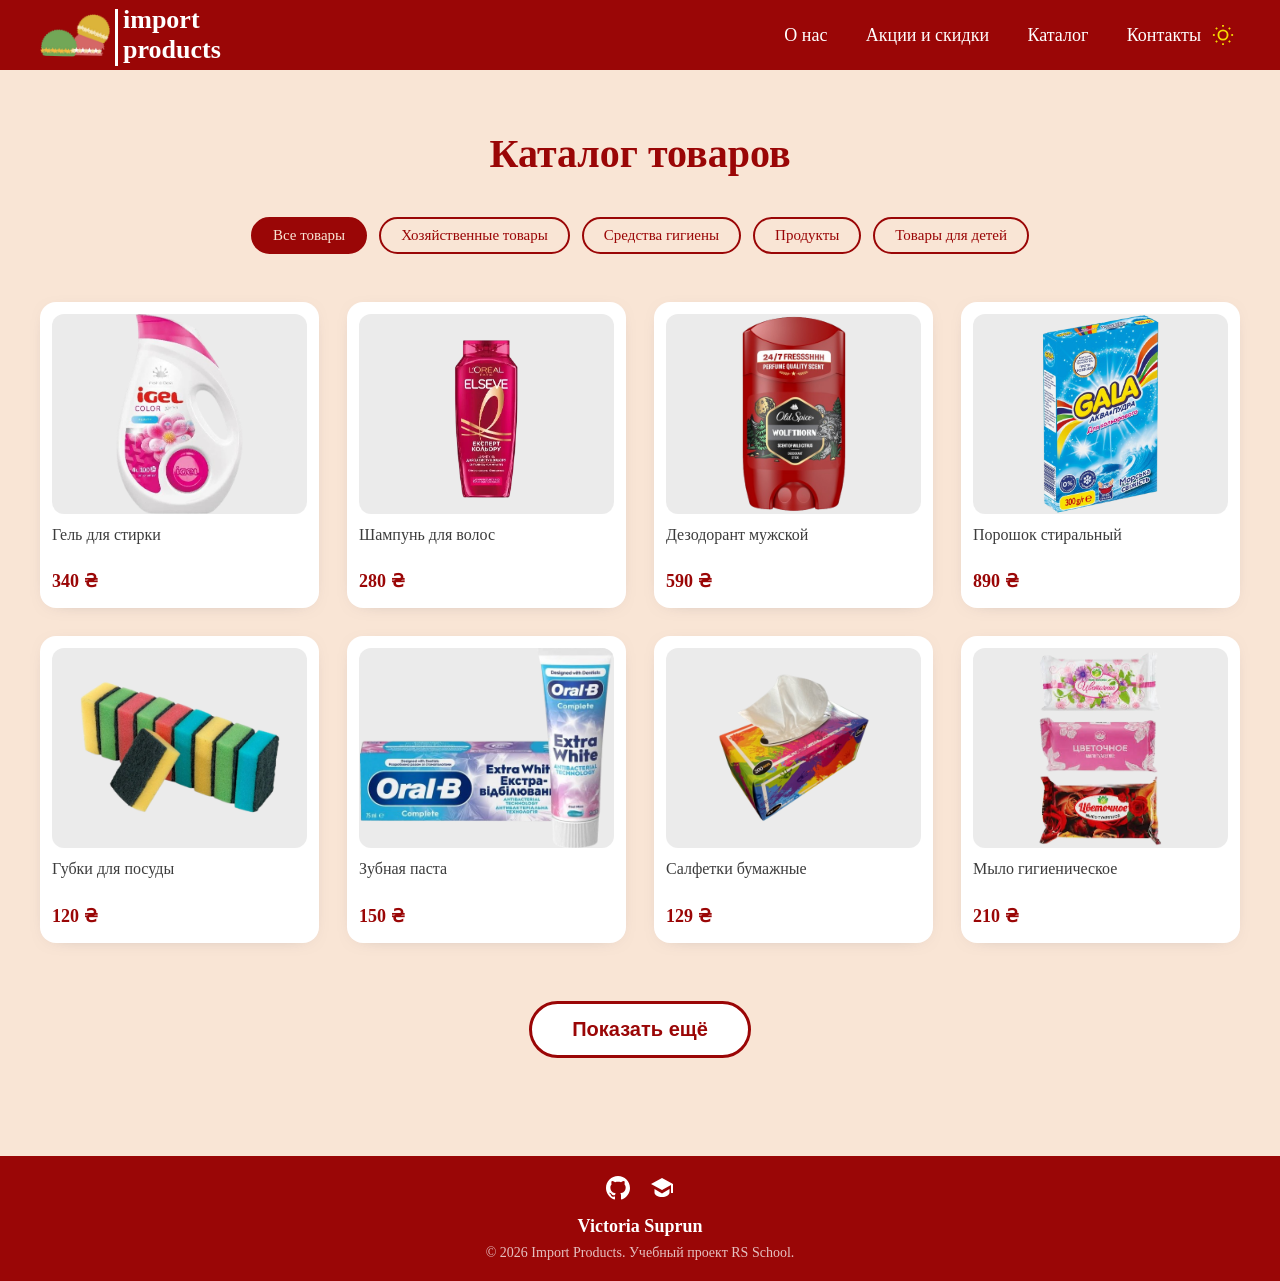
==== catalog/catalog.html @ 108a261a "fix: correct aria attributes for accessibility" ====
<!DOCTYPE html>
<html lang="ru">

<head>
    <meta charset="UTF-8">
    <meta name="viewport" content="width=device-width, initial-scale=1.0">
    <script>
        (function () {
            const savedTheme = localStorage.getItem('theme');
            if (savedTheme) {
                document.documentElement.setAttribute('data-theme', savedTheme);
            }
        })();
    </script>
    <link rel="icon" href="../img/logo.png" type="image/png">
    <link rel="stylesheet" href="catalog.css">
    <link rel="stylesheet" href="../style.css">
    <title>Каталог — Import Products</title>
</head>

<body>
    <header class="header">
        <a href="../index.html" class="logo">
            <img src="../img/logo.png" alt="Логотип Import Products" width="70">
            <div class="logo__line"></div>
            <h2>import <br> products</h2>
        </a>

        <div class="nav__container">
            <button class="burger" aria-label="Открыть меню" aria-expanded="false" aria-controls="nav">
                <span class="burger__line"></span>
                <span class="burger__line"></span>
                <span class="burger__line"></span>
            </button>

            <nav class="nav" id="nav">
                <ul>
                    <li><a href="../index.html#about">О нас</a></li>
                    <li><a href="../index.html#promo">Акции и скидки</a></li>
                    <li><a href="../index.html#friends">Каталог</a></li>
                    <li><a href="#contacts">Контакты</a></li>
                </ul>
            </nav>
            <button class="theme-toggle" id="theme-toggle" aria-label="Переключить тему">
                <svg class="theme-toggle__icon theme-toggle__icon--sun" width="22" height="22" viewBox="0 0 24 24"
                    fill="none" stroke="currentColor" stroke-width="2">
                    <circle cx="12" cy="12" r="5" />
                    <line x1="12" y1="1" x2="12" y2="3" />
                    <line x1="12" y1="21" x2="12" y2="23" />
                    <line x1="4.22" y1="4.22" x2="5.64" y2="5.64" />
                    <line x1="18.36" y1="18.36" x2="19.78" y2="19.78" />
                    <line x1="1" y1="12" x2="3" y2="12" />
                    <line x1="21" y1="12" x2="23" y2="12" />
                    <line x1="4.22" y1="19.78" x2="5.64" y2="18.36" />
                    <line x1="18.36" y1="5.64" x2="19.78" y2="4.22" />
                </svg>
                <svg class="theme-toggle__icon theme-toggle__icon--moon" width="22" height="22" viewBox="0 0 24 24"
                    fill="none" stroke="currentColor" stroke-width="2">
                    <path d="M21 12.79A9 9 0 1 1 11.21 3 7 7 0 0 0 21 12.79z" />
                </svg>
            </button>
        </div>
    </header>

    <main>
        <section class="shop">
            <h1 class="shop__title">Каталог товаров</h1>

            <div class="shop__filters" role="group" aria-label="Категории товаров">
                <button class="filter filter--active" aria-pressed="true" data-category="all">Все товары</button>
                <button class="filter" aria-pressed="false" data-category="household">Хозяйственные товары</button>
                <button class="filter" aria-pressed="false" data-category="hygiene">Средства гигиены</button>
                <button class="filter" aria-pressed="false" data-category="products">Продукты</button>
                <button class="filter" aria-pressed="false" data-category="kids">Товары для детей</button>
            </div>

            <h2 class="shop__grid-title visually-hidden">Товары</h2>

            <ul class="shop__grid">
                <li class="product" data-category="household">
                    <img class="product__img" src="../img/household_gel.png" alt="Гель для стирки" width="240"
                        height="200">
                    <h3 class="product__title">Гель для стирки</h3>
                    <p class="product__price">340 ₴</p>
                </li>
                <li class="product" data-category="hygiene">
                    <img class="product__img" src="../img/hygiene_shampoo.png" alt="Шампунь для волос" width="240" height="200">
                    <h3 class="product__title">Шампунь для волос</h3>
                    <p class="product__price">280 ₴</p>
                </li>
                <li class="product" data-category="products">
                    <img class="product__img" src="../img/deodorant.png" alt="Дезодорант мужской" width="240" height="200">
                    <h3 class="product__title">Дезодорант мужской</h3>
                    <p class="product__price">590 ₴</p>
                </li>
                <li class="product" data-category="kids">
                    <img class="product__img" src="../img/detergent.png" alt="Порошок стиральный" width="240" height="200">
                    <h3 class="product__title">Порошок стиральный</h3>
                    <p class="product__price">890 ₴</p>
                </li>
                <li class="product" data-category="household">
                    <img class="product__img" src="../img/household_sponges.png" alt="Губки для посуды" width="240"
                        height="200">
                    <h3 class="product__title">Губки для посуды</h3>
                    <p class="product__price">120 ₴</p>
                </li>
                <li class="product" data-category="hygiene">
                    <img class="product__img" src="../img/hygiene_toothpaste.png" alt="Зубная паста" width="240" height="200">
                    <h3 class="product__title">Зубная паста</h3>
                    <p class="product__price">150 ₴</p>
                </li>
                <li class="product" data-category="products">
                    <img class="product__img" src="../img/napkins.png" alt="Салфетки" width="240" height="200">
                    <h3 class="product__title">Салфетки бумажные</h3>
                    <p class="product__price">129 ₴</p>
                </li>
                <li class="product" data-category="kids">
                    <img class="product__img" src="../img/soap.png" alt="Мыло гигиеническое" width="240" height="200">
                    <h3 class="product__title">Мыло гигиеническое</h3>
                    <p class="product__price">210 ₴</p>
                </li>
            </ul>

            <button class="button shop__load-more button_border">Показать ещё</button>
        </section>
    </main>
    <footer class="footer" id="contacts">
        <div class="footer__social">
            <a href="https://github.com/VIKTORIYA-S" class="footer__icon-link" aria-label="GitHub" target="_blank"
                rel="noopener noreferrer">
                <svg width="24" height="24" viewBox="0 0 24 24" fill="currentColor">
                    <path
                        d="M12 0C5.37 0 0 5.37 0 12c0 5.31 3.435 9.795 8.205 11.385.6.105.825-.255.825-.57 0-.285-.015-1.23-.015-2.235-3.015.555-3.795-.735-4.035-1.41-.135-.345-.72-1.41-1.23-1.695-.42-.225-1.02-.78-.015-.795.945-.015 1.62.87 1.845 1.23 1.08 1.815 2.805 1.305 3.495.99.105-.78.42-1.305.765-1.605-2.67-.3-5.46-1.335-5.46-5.925 0-1.305.465-2.385 1.23-3.225-.12-.3-.54-1.53.12-3.18 0 0 1.005-.315 3.3 1.23.96-.27 1.98-.405 3-.405s2.04.135 3 .405c2.295-1.56 3.3-1.23 3.3-1.23.66 1.65.24 2.88.12 3.18.765.84 1.23 1.905 1.23 3.225 0 4.605-2.805 5.625-5.475 5.925.435.375.81 1.095.81 2.22 0 1.605-.015 2.895-.015 3.3 0 .315.225.69.825.57C20.565 21.795 24 17.295 24 12c0-6.63-5.37-12-12-12z" />
                </svg>
            </a>

            <a href="https://rs.school/" class="footer__icon-link" aria-label="RS School" target="_blank"
                rel="noopener noreferrer">
                <svg width="24" height="24" viewBox="0 0 24 24" fill="currentColor">
                    <path
                        d="M12 2L1 8l11 6 9-4.91V17h2V8L12 2zm0 15.5L4.5 13v3.5c0 2.5 3.36 4.5 7.5 4.5s7.5-2 7.5-4.5V13L12 17.5z" />
                </svg>
            </a>
        </div>

        <p class="footer__author">Victoria Suprun</p>

        <p class="footer__copy">© 2026 Import Products. Учебный проект RS School.</p>
    </footer>
    <script src="../main.js"></script>
</body>

</html>
---- catalog/catalog.css ----
/* SHOP / CATALOG PAGE */
:root {
    --color-bg: #ffffff;
    --color-bg-secondary: #dfdede9d;
    --color-text: #292929;
    --color-text-muted: #3c3c3c;
    --color-accent: #9a0606;
    --color-card-bg: #ffffff;
    --color-white: #ffffff;
    --color-hover: #df3434;

    --color-header-bg: #9a0606;
    --color-on-header: #ffffff;
    --color-on-header-hover: #ffe0e0;
}

[data-theme="dark"] {
    --color-bg: #1f1614;
    --color-bg-secondary: #2a201d;
    --color-text: #e8e8e8;
    --color-text-muted: #bbbbbb;
    --color-accent: #e05c5c;
    --color-card-bg: #2a201d;
    --color-white: #2a201d;

    --color-header-bg: #4a1414;
    --color-on-header: #f0d5d5;
    --color-on-header-hover: #ff8a8a;
}

body {
    background-color: var(--color-bg);
    color: var(--color-text);
    transition: background-color 0.3s ease, color 0.3s ease;
    margin: 0 auto;
    font-family: 'Georgia', 'Times New Roman', serif;
}

.shop {
    padding: clamp(100px, 12vw, 130px) clamp(16px, 4vw, 40px) clamp(48px, 8vw, 98px);
    text-align: center;
}

.shop__title {
    color: var(--color-accent);
    font-size: clamp(26px, 3.5vw, 40px);
    margin: 0 0 clamp(24px, 4vw, 40px);
}

.shop__filters {
    display: flex;
    flex-wrap: wrap;
    justify-content: center;
    gap: 12px;
    margin-bottom: clamp(32px, 5vw, 48px);
    position: relative;
}

.filter {
    background: none;
    border: 2px solid var(--color-accent);
    border-radius: 50px;
    color: var(--color-accent);
    font-family: inherit;
    font-size: clamp(13px, 1.4vw, 15px);
    padding: 8px 20px;
    cursor: pointer;
    transition: 0.3s;
    white-space: nowrap;
}

.filter:hover {
    background-color: rgba(154, 6, 6, 0.08);
    color: var(--color-hover);
}

.filter--active {
    background-color: var(--color-accent);
    color: var(--color-bg);
}

.shop__grid {
    display: grid;
    grid-template-columns: repeat(4, 1fr);
    gap: clamp(16px, 2.5vw, 28px);
    list-style: none;
    margin: 0 auto clamp(32px, 5vw, 48px);
    padding: 0;
    max-width: 1200px;
}

.product {
    display: flex;
    flex-direction: column;
    background-color: var(--color-card-bg);
    border-radius: 16px;
    padding: 12px 12px 16px;
    box-shadow: 0 3px 20px -14px rgba(66, 68, 90, 0.6);
    text-align: left;
    transition: box-shadow 0.3s;
}

.product:hover {
    cursor: pointer;
    box-shadow: 0 6px 26px -12px rgba(66, 68, 90, 0.5);
}

.product__img {
    width: 100%;
    aspect-ratio: 6 / 5;
    object-fit: contain;
    background-color: var(--color-bg-secondary);
    border-radius: 12px;
    margin-bottom: 12px;
}

.product__title {
    font-size: clamp(14px, 1.5vw, 16px);
    font-weight: 400;
    color: var(--color-text-muted);
    margin: 0 0 6px;
    min-height: 2.4em;
}

.product__price {
    font-size: clamp(15px, 1.6vw, 18px);
    font-weight: 700;
    color: var(--color-accent);
    margin: auto 0 0;
}

button.shop__load-more {
    padding: 14px 40px;
}

.visually-hidden {
    position: absolute;
    width: 1px;
    height: 1px;
    padding: 0;
    margin: -1px;
    overflow: hidden;
    clip: rect(0, 0, 0, 0);
    white-space: nowrap;
    border: 0;
}

@media (max-width: 900px) {
    .shop__grid {
        grid-template-columns: repeat(2, 1fr);
    }
}

@media (max-width: 480px) {
    .shop__grid {
        grid-template-columns: 1fr;
    }

    .shop__filters {
        flex-wrap: nowrap;
        overflow-x: auto;
        justify-content: flex-start;
        -webkit-overflow-scrolling: touch;
        padding-bottom: 8px;
        padding-right: 32px;
        mask-image: linear-gradient(to right, black 90%, transparent 100%);
        -webkit-mask-image: linear-gradient(to right, black 90%, transparent 100%);
    }
}
---- style.css ----
:root {
    
    --color-bg: #f9e5d5;
    --color-bg-secondary: #dfdede9d;
    --color-text: #292929;
    --color-text-muted: #3c3c3c;
    --color-accent: #9a0606;
    --color-card-bg: #ffffff;
    --color-white: #ffffff;
    --color-hover: #df3434;

    --color-header-bg: #9a0606;
    --color-on-header: #ffffff;
    --color-on-header-hover: #f4b906;
}

[data-theme="dark"] {
    --color-bg: #1a1a1a;
    --color-bg-secondary: #242424;
    --color-text: #e8e8e8;
    --color-text-muted: #bbbbbb;
    --color-accent: #e05c5c;
    --color-header-bg: rgba(15, 5, 3, 0.98);
    --color-card-bg: #2a2a2a;
    --color-white: #2a2a2a;
    --color-on-dark: #ffffff;
}

body {
    background-color: var(--color-bg);
    color: var(--color-text);
    transition: background-color 0.3s ease, color 0.3s ease;
}

html,
body {
    overflow-x: hidden;
}

* {
    box-sizing: border-box;
}

body {
    margin: 0 auto;
    font-family: 'Georgia', 'Times New Roman', serif;
}

html {
    scroll-behavior: smooth;
}

a {
    text-decoration: none;
}

/* HEADER */
.header {
    top: 0;
    left: 0;
    width: 100%;
    display: flex;
    justify-content: space-between;
    align-items: center;
    background-color:var(--color-header-bg);
    padding: 0 clamp(16px, 4vw, 40px);
    position: fixed;
    z-index: 10;
}

.logo {
    display: flex;
    flex-direction: row;
    flex-wrap: nowrap;
    flex-shrink: 0;
    gap: 5px;
    align-items: center;
    text-decoration: none;
    color: inherit;
}

.logo__line {
    width: 3px;
    height: 57px;
    margin: 0;
    margin-top: 4px;
    background-color: var(--color-on-header);
    flex-shrink: 0;
}

.logo h2 {
    font-size: 26px;
    color: var(--color-on-header);
    margin: 0;
}

.nav__container {
    display: flex;
    align-items: center;
}

.nav {
    margin-right: 5px;
}

.nav ul {
    list-style-type: none;
    display: flex;
    align-items: center;
    gap: clamp(16px, 3vw, 50px);
    margin: 0;
    padding: 0;
}

li a {
    font-size: 18px;
    color: var(--color-on-header);
    white-space: nowrap;
}

li a:hover {
    color: var(--color-on-header-hover);
    transition: 1s;
}

.theme-toggle {
    background: none;
    border: none;
    color: #f5d903;
    cursor: pointer;
    padding: 6px;
    display: flex;
    align-items: center;
    justify-content: center;
}

.theme-toggle__icon--moon {
    display: none;
}

[data-theme="dark"] .theme-toggle__icon--sun {
    display: none;
}

[data-theme="dark"] .theme-toggle__icon--moon {
    display: block;
}

/* BUTTON */
.button {
    display: inline-block;
    border-radius: 50px;
    margin-top: 10px;
    background-color: var(--color-white);
    color: var(--color-accent);
    font-size: 20px;
    padding: 5px;
    text-align: center;
    font-weight: 800;
    outline: none;
}

.hero__button {
    width: 260px;
    height: 50px;
    line-height: 40px;
}

.button_border {
    border: 3px solid var(--color-accent);
}

.button:hover {
    color: #ffffffcb;
    background-color: var(--color-accent);
    border: 3px solid var(--color-bg);
    transition: 1s;
    cursor: pointer;
}

/* BURGER */
.burger {
    display: none;
    flex-direction: column;
    justify-content: space-between;
    width: 28px;
    height: 20px;
    background: none;
    border: none;
    padding: 0;
    cursor: pointer;
    z-index: 20;
    margin-right: 10px;
}

.burger__line {
    display: block;
    width: 100%;
    height: 2px;
    background-color: var(--color-on-header);
    border-radius: 2px;
    transition: transform 0.3s ease, opacity 0.3s ease;
}

.burger[aria-expanded="true"] .burger__line:nth-child(1) {
    transform: translateY(9px) rotate(45deg);
}

.burger[aria-expanded="true"] .burger__line:nth-child(2) {
    opacity: 0;
}

.burger[aria-expanded="true"] .burger__line:nth-child(3) {
    transform: translateY(-9px) rotate(-45deg);
}

@media (max-width: 700px) {
    .burger {
        display: flex;
    }

    .nav {
        position: fixed;
        inset: 0 0 0 auto;
        width: min(75%, 320px);
        height: 100vh;
        background-color: rgba(30, 8, 4, 0.97);
        transform: translateX(100%);
        transition: transform 0.3s ease;
        z-index: 15;
    }

    .nav.nav--open {
        transform: translateX(0);
    }

    .nav ul {
        flex-direction: column;
        align-items: center;
        gap: 28px;
        padding: 100px 32px 0;
        margin: 0;
    }

    li a {
        font-size: 20px;
    }
}

/* HERO */
.hero {
    position: relative;
    width: 100%;
    height: 90vh;
    aspect-ratio: 16 / 6;
    min-height: 320px;
    overflow: hidden;
    padding: 0 clamp(16px, 4vw, 60px);
    margin-top: 70px;
}

.hero__media {
    position: absolute;
    inset: 0;
    background-image: url('img/background.jpg');
    background-repeat: repeat-x;
    background-position: center;
    filter: blur(7px);
    transform: scale(1.1);
}

.hero__media::after {
    content: '';
    position: absolute;
    inset: 0;
    background: rgba(52, 44, 43, 0.55);
}

.hero__overlay {
    position: relative;
    z-index: 1;
    height: 100%;
    display: flex;
    align-items: center;
    justify-content: space-between;
    gap: clamp(16px, 4vw, 64px);
    padding: clamp(16px, 4vw, 64px);
}

.hero__card {
    max-width: 540px;
    background-color: rgba(30, 8, 4, 0.78);
    border-radius: clamp(20px, 4vw, 60px);
    padding: clamp(16px, 3vw, 32px);
    text-align: center;
}

.hero__title {
    font-size: clamp(22px, 3vw, 36px);
    color: var(--color-on-header);
    margin: 0 0 12px;
}

.hero__text {
    font-size: clamp(14px, 1.5vw, 20px);
    color: #bbb;
    margin: 0 0 16px;
}

.hero__promo {
    display: none;
    max-width: 25%;
    height: auto;
    border-radius: 30px;
}

@media (min-width: 900px) {
    .hero__promo {
        display: block;
    }
}

@media (max-width: 600px) {
    .hero__overlay {
        justify-content: center;
    }

    .hero__card {
        max-width: 90%;
    }
}

/* ABOUT */
.about {
    min-height: 100vh;
}

.about {
    display: flex;
    flex-wrap: wrap;
    align-items: center;
    gap: clamp(24px, 5vw, 64px);
    padding: clamp(32px, 6vw, 96px) clamp(16px, 4vw, 40px);
    background-color: var(--color-bg);
    padding-bottom: 0;
}

.about__gallery {
    position: relative;
    flex: 1 1 320px;
    aspect-ratio: 4 / 3;
    max-width: 480px;
}

.about__img {
    position: absolute;
    width: 55%;
    height: 50%;
    border-radius: 12px;
    box-shadow: -7px -7px 26px -7px rgba(66, 68, 90, 0.4);
}

.about__img--1 {
    top: 0;
    left: 0;
    z-index: 1;
}

.about__img--2 {
    top: 28%;
    left: 20%;
    z-index: 2;
}

.about__img--3 {
    top: 56%;
    left: 40%;
    z-index: 3;
}

.about__content {
    flex: 1 1 320px;
    text-align: center;
}

.about__title {
    color: var(--color-accent);
    font-size: clamp(22px, 2.5vw, 32px);
    margin: 0 0 16px;
}

.about__text {
    font-size: clamp(14px, 1.3vw, 18px);
    color: var(--color-text-muted);
    margin: 0 0 24px;
}

@media (min-width: 736px) {
    .about__img {
        width: 75%;
        height: 70%;
    }
}

/* PROMO */
.promo {
    padding: clamp(32px, 6vw, 83px) clamp(16px, 4vw, 40px);
    text-align: center;
}

.promo__title {
    color: var(--color-accent);
    font-size: clamp(24px, 3vw, 36px);
    margin: 0 0 clamp(32px, 5vw, 59px);
}

.promo__grid {
    display: grid;
    grid-template-columns: repeat(4, 1fr);
    grid-template-rows: repeat(2, minmax(160px, auto));
    gap: clamp(12px, 2vw, 24px);
    list-style: none;
    margin: 0 auto;
    padding: 0;
    max-width: 1100px;
    text-align: left;

    grid-template-areas:
        "large  large  medium1 medium2"
        "large  large  small1  small2";
}

.promo__card--large {
    grid-area: large;
}

.promo__card--medium:nth-of-type(2) {
    grid-area: medium1;
}

.promo__card--medium:nth-of-type(3) {
    grid-area: medium2;
}

.promo__card--small:nth-of-type(4) {
    grid-area: small1;
}

.promo__card--small:nth-of-type(5) {
    grid-area: small2;
}

.promo__card {
    position: relative;
    display: flex;
    flex-direction: column;
    background-color: var(--color-card-bg);
    border-radius: 20px;
    box-shadow: 0 3px 26px -14px rgba(66, 68, 90, 0.6);
    overflow: hidden;
}

.promo__badge {
    position: absolute;
    top: 14px;
    left: 14px;
    z-index: 1;
    background-color: var(--color-accent);
    color: var(--color-bg);
    font-size: 13px;
    font-weight: 700;
    padding: 5px 12px;
    border-radius: 50px;
}

.promo__img {
    width: 100%;
    height: 100%;
    object-fit: cover;
    flex: 1;
    min-height: 0;
}

.promo__body {
    padding: 16px 18px;
}

.promo__card-title {
    font-size: clamp(15px, 1.6vw, 19px);
    color: var(--color-accent);
    line-height: 1.2;
    min-height: 2.4em;
    margin: 0 0 6px;
}

.promo__card-text {
    font-size: clamp(13px, 1.3vw, 14px);
    color: var(--color-text-muted);
    line-height: 1.4;
    margin: 0;
}

@media (max-width: 900px) {
    .promo__grid {
        grid-template-columns: repeat(2, 1fr);
        grid-template-rows: auto repeat(2, minmax(140px, auto));
        grid-template-areas:
            "large  large"
            "medium1 medium2"
            "small1  small2";
    }

    .promo__card--large .promo__img {
        aspect-ratio: 16 / 7;
    }
}

@media (max-width: 560px) {
    .promo__grid {
        grid-template-columns: 1fr;
        grid-template-areas:
            "large"
            "medium1"
            "medium2"
            "small1"
            "small2";
    }

    .promo__card .promo__img {
        aspect-ratio: 4 / 3;
    }
}

/* CATALOG */
.catalog {
    padding: clamp(32px, 6vw, 83px) clamp(16px, 4vw, 40px) clamp(48px, 8vw, 98px);
    text-align: center;
}

.catalog__title {
    color: var(--color-accent);
    font-size: clamp(24px, 3vw, 36px);
    margin: 0 0 clamp(32px, 5vw, 59px);
}

.catalog__container {
    display: flex;
    align-items: center;
    justify-content: center;
    gap: clamp(16px, 3vw, 53px);
    margin: 0 auto 40px;
    max-width: 1100px;
}

.catalog__card-link {
    display: flex;
    flex-direction: column;
    flex: 1;
    text-align: center;
    color: inherit;
}

.catalog__viewport {
    overflow: hidden;
    flex: 1;
}

.catalog__viewport::-webkit-scrollbar {
    display: none;
}

.catalog__track {
    display: flex;
    flex-wrap: nowrap;
    align-items: stretch;
    gap: 24px;
    list-style: none;
    margin: 0;
    padding: 0;
    transition: transform 0.4s ease;
}

.catalog__card {
    flex: 0 0 calc((100% - 2 * 24px) / 3);
    display: flex;
    flex-direction: column;
    background-color: var(--color-card-bg);
    border-radius: 20px;
    padding: 16px 16px 30px;
    box-shadow: 0 3px 20px -14px rgba(0, 0, 0, 0.6);
    padding-bottom: 30px;
    transition: box-shadow 0.5s;
}

@media (max-width: 900px) {
    .catalog__card {
        flex: 0 0 calc((100% - 24px) / 2);
        align-items: center;
    }
}

@media (max-width: 600px) {
    .catalog__card {
        flex: 0 0 100%;
    }

    .catalog__container {
        gap: 8px;
    }

    .catalog__arrow {
        width: 40px;
        height: 40px;
        flex-shrink: 0;
    }
}

.catalog__card:hover {
    cursor: pointer;
    box-shadow: 0px 3px 26px -11px rgb(66, 68, 90);
}

.catalog__card-img {
    width: 100%;
    height: auto;
    aspect-ratio: 3 / 2;
    object-fit: cover;
    border-radius: 20px;
}

.catalog__card-title {
    font-size: clamp(16px, 2vw, 20px);
    font-weight: 400;
    letter-spacing: 1.4px;
    margin: 25px 0 20px;
    color: var(--color-accent);
    flex: 1;
}

.catalog__card-btn {
    display: inline-block;
    width: 185px;
    max-width: 100%;
    padding: 14px 5px;
    border-radius: 100px;
    border: 2px solid #a11818;
    font-size: 17px;
    margin: 0 auto;
}

.catalog__card-link:hover .catalog__card-btn {
    background-color: #a11515;
    color: var(--color-bg);
}

.catalog__arrow {
    flex-shrink: 0;
    width: 52px;
    height: 52px;
    border-radius: 100px;
    border: 2px solid var(--color-accent);
    background: none;
    cursor: pointer;
    position: relative;
}

.catalog__arrow:hover {
    background-color: rgba(163, 21, 21, 0.877);
    transition: 0.5s;
}

.catalog__arrow--left::before {
    content: '';
    position: absolute;
    top: 50%;
    left: 55%;
    width: 12px;
    height: 12px;
    border-left: 2px solid var(--color-accent);
    border-bottom: 2px solid var(--color-accent);
    transform: translate(-50%, -50%) rotate(45deg);
}

.catalog__arrow--right::before {
    content: '';
    position: absolute;
    top: 50%;
    left: 45%;
    width: 12px;
    height: 12px;
    border-right: 2px solid var(--color-accent);
    border-top: 2px solid var(--color-accent);
    transform: translate(-50%, -50%) rotate(45deg);
}

.catalog__arrow--left:hover::before,
.catalog__arrow--right:hover::before {
    border-color: var(--color-white);
}


.catalog__more-btn {
    display: inline-block;
    width: min(420px, 100%);
    padding: 16px 20px;
    border-radius: 100px;
    background-color: var(--color-white);
    color: #a11515;
    border: 3px solid rgb(125, 22, 22);
    font-size: clamp(16px, 2vw, 24px);
    font-weight: 800;
}

/* FOOTER */
.footer {
    background-color: var(--color-header-bg);
    color: var(--color-on-header);
    padding: 20px;
    text-align: center;
}

.footer__social {
    display: flex;
    justify-content: center;
    gap: 20px;
    margin-bottom: 16px;
}

.footer__icon-link {
    color: var(--color-on-header);
    display: flex;
    align-items: center;
    justify-content: center;
    transition: color 0.3s;
}

.footer__icon-link:hover {
    color: var(--color-on-header-hover);
}

.footer__author {
    font-size: clamp(15px, 1.6vw, 18px);
    font-weight: 700;
    margin: 0 0 8px;
}

.footer__copy {
    font-size: clamp(12px, 1.3vw, 14px);
    color: var(--color-on-header);
    opacity: 0.75;
    margin: 0;
}
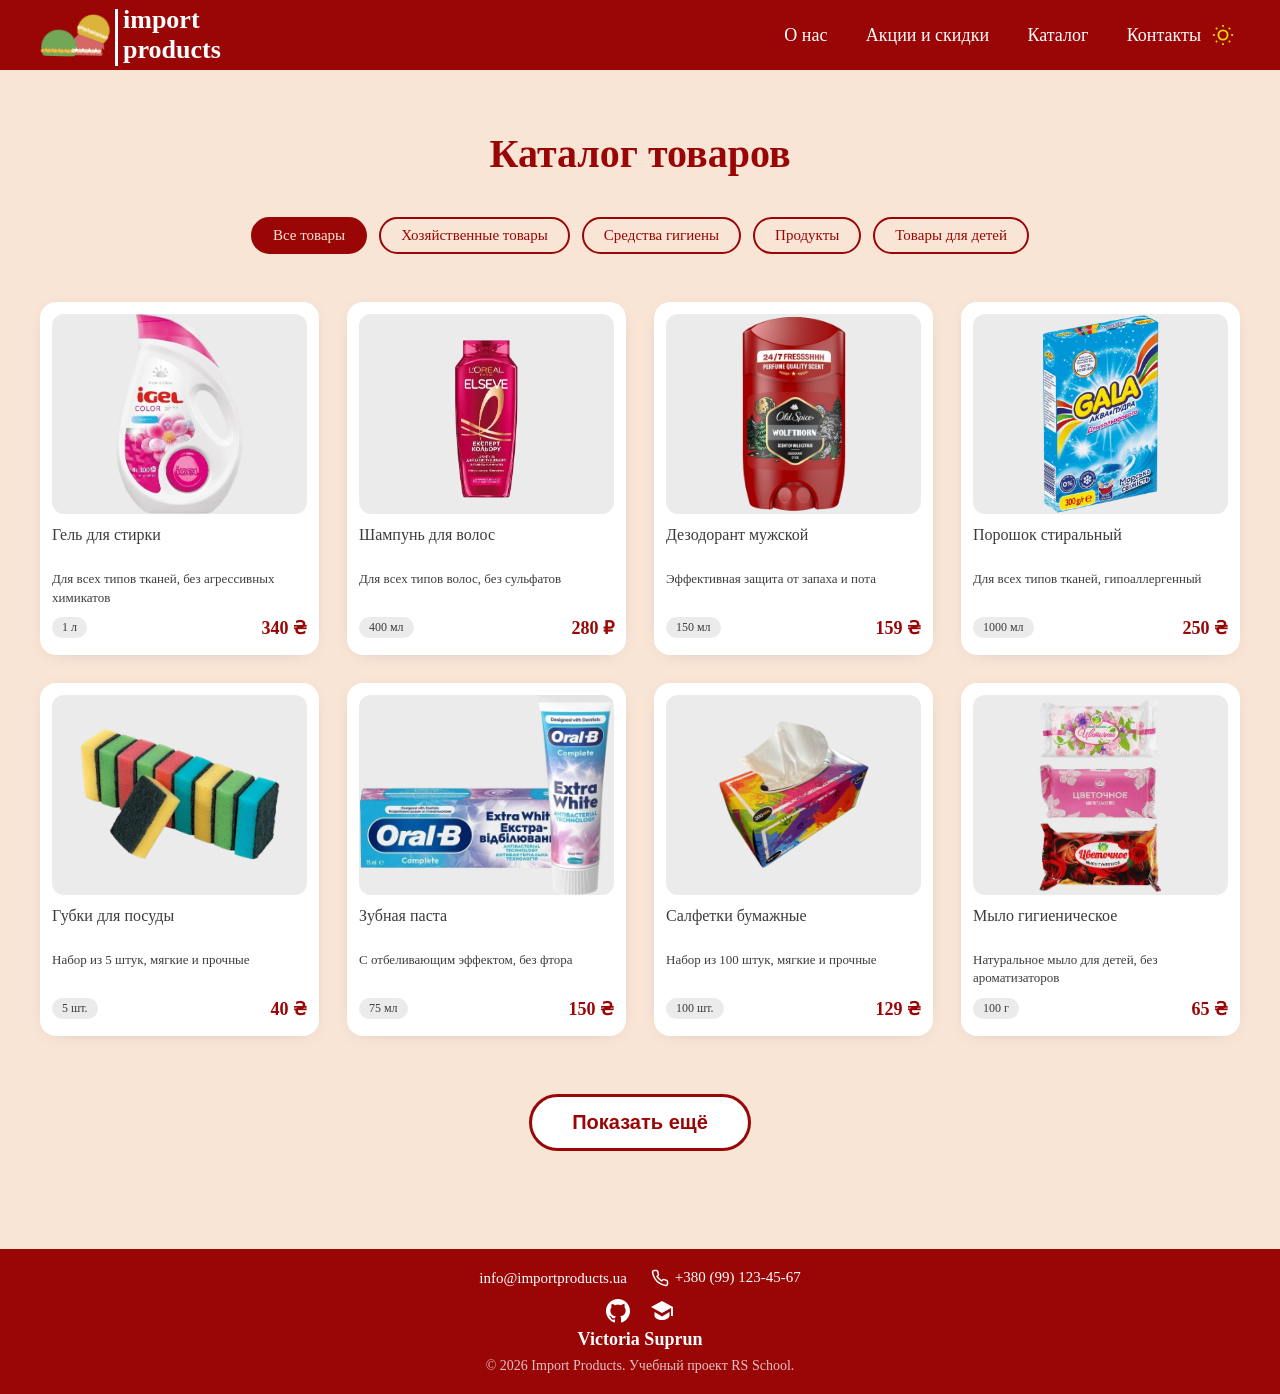
==== commit cbdf8556: "fix: burger menu breakpoint changed to 768px" ====
--- a/catalog/catalog.html
+++ b/catalog/catalog.html
@@ -81,43 +81,75 @@
                     <img class="product__img" src="../img/household_gel.png" alt="Гель для стирки" width="240"
                         height="200">
                     <h3 class="product__title">Гель для стирки</h3>
-                    <p class="product__price">340 ₴</p>
+                    <p class="product__desc">Для всех типов тканей, без агрессивных химикатов</p>
+                    <div class="product__meta">
+                        <span class="product__weight">1 л</span>
+                        <span class="product__price">340 ₴</span>
+                    </div>
                 </li>
                 <li class="product" data-category="hygiene">
                     <img class="product__img" src="../img/hygiene_shampoo.png" alt="Шампунь для волос" width="240" height="200">
                     <h3 class="product__title">Шампунь для волос</h3>
-                    <p class="product__price">280 ₴</p>
+                    <p class="product__desc">Для всех типов волос, без сульфатов</p>
+                    <div class="product__meta">
+                        <span class="product__weight">400 мл</span>
+                        <span class="product__price">280 ₽</span>
+                    </div>
                 </li>
                 <li class="product" data-category="products">
                     <img class="product__img" src="../img/deodorant.png" alt="Дезодорант мужской" width="240" height="200">
                     <h3 class="product__title">Дезодорант мужской</h3>
-                    <p class="product__price">590 ₴</p>
+                    <p class="product__desc">Эффективная защита от запаха и пота</p>
+                    <div class="product__meta">
+                        <span class="product__weight">150 мл</span>
+                        <span class="product__price">159 ₴</span>
+                    </div>
                 </li>
                 <li class="product" data-category="kids">
                     <img class="product__img" src="../img/detergent.png" alt="Порошок стиральный" width="240" height="200">
                     <h3 class="product__title">Порошок стиральный</h3>
-                    <p class="product__price">890 ₴</p>
+                    <p class="product__desc">Для всех типов тканей, гипоаллергенный</p>
+                    <div class="product__meta">
+                        <span class="product__weight">1000 мл</span>
+                        <span class="product__price">250 ₴</span>
+                    </div>
                 </li>
                 <li class="product" data-category="household">
                     <img class="product__img" src="../img/household_sponges.png" alt="Губки для посуды" width="240"
                         height="200">
                     <h3 class="product__title">Губки для посуды</h3>
-                    <p class="product__price">120 ₴</p>
+                    <p class="product__desc">Набор из 5 штук, мягкие и прочные</p>
+                    <div class="product__meta">
+                        <span class="product__weight">5 шт.</span>
+                        <span class="product__price">40 ₴</span>
+                    </div>
                 </li>
                 <li class="product" data-category="hygiene">
                     <img class="product__img" src="../img/hygiene_toothpaste.png" alt="Зубная паста" width="240" height="200">
                     <h3 class="product__title">Зубная паста</h3>
-                    <p class="product__price">150 ₴</p>
+                    <p class="product__desc">С отбеливающим эффектом, без фтора</p>
+                    <div class="product__meta">
+                        <span class="product__weight">75 мл</span>
+                        <span class="product__price">150 ₴</span>
+                    </div>
                 </li>
                 <li class="product" data-category="products">
                     <img class="product__img" src="../img/napkins.png" alt="Салфетки" width="240" height="200">
                     <h3 class="product__title">Салфетки бумажные</h3>
-                    <p class="product__price">129 ₴</p>
+                    <p class="product__desc">Набор из 100 штук, мягкие и прочные</p>
+                    <div class="product__meta">
+                        <span class="product__weight">100 шт.</span>
+                        <span class="product__price">129 ₴</span>
+                    </div>
                 </li>
                 <li class="product" data-category="kids">
                     <img class="product__img" src="../img/soap.png" alt="Мыло гигиеническое" width="240" height="200">
                     <h3 class="product__title">Мыло гигиеническое</h3>
-                    <p class="product__price">210 ₴</p>
+                    <p class="product__desc">Натуральное мыло для детей, без ароматизаторов</p>
+                    <div class="product__meta">
+                        <span class="product__weight">100 г</span>
+                        <span class="product__price">65 ₴</span>
+                    </div>
                 </li>
             </ul>
 
@@ -125,28 +157,51 @@
         </section>
     </main>
     <footer class="footer" id="contacts">
-        <div class="footer__social">
-            <a href="https://github.com/VIKTORIYA-S" class="footer__icon-link" aria-label="GitHub" target="_blank"
-                rel="noopener noreferrer">
-                <svg width="24" height="24" viewBox="0 0 24 24" fill="currentColor">
-                    <path
-                        d="M12 0C5.37 0 0 5.37 0 12c0 5.31 3.435 9.795 8.205 11.385.6.105.825-.255.825-.57 0-.285-.015-1.23-.015-2.235-3.015.555-3.795-.735-4.035-1.41-.135-.345-.72-1.41-1.23-1.695-.42-.225-1.02-.78-.015-.795.945-.015 1.62.87 1.845 1.23 1.08 1.815 2.805 1.305 3.495.99.105-.78.42-1.305.765-1.605-2.67-.3-5.46-1.335-5.46-5.925 0-1.305.465-2.385 1.23-3.225-.12-.3-.54-1.53.12-3.18 0 0 1.005-.315 3.3 1.23.96-.27 1.98-.405 3-.405s2.04.135 3 .405c2.295-1.56 3.3-1.23 3.3-1.23.66 1.65.24 2.88.12 3.18.765.84 1.23 1.905 1.23 3.225 0 4.605-2.805 5.625-5.475 5.925.435.375.81 1.095.81 2.22 0 1.605-.015 2.895-.015 3.3 0 .315.225.69.825.57C20.565 21.795 24 17.295 24 12c0-6.63-5.37-12-12-12z" />
-                </svg>
-            </a>
-
-            <a href="https://rs.school/" class="footer__icon-link" aria-label="RS School" target="_blank"
-                rel="noopener noreferrer">
-                <svg width="24" height="24" viewBox="0 0 24 24" fill="currentColor">
-                    <path
-                        d="M12 2L1 8l11 6 9-4.91V17h2V8L12 2zm0 15.5L4.5 13v3.5c0 2.5 3.36 4.5 7.5 4.5s7.5-2 7.5-4.5V13L12 17.5z" />
-                </svg>
-            </a>
+        <div class="footer__inner">
+            <ul class="footer__contacts">
+                <li>
+                    <a href="https://mail.google.com/mail/?view=cm&fs=1&to=info@importproducts.ru" target="_blank"
+                        rel="noopener noreferrer" class="footer__contact-link">
+                        info@importproducts.ua
+                    </a>
+                </li>
+                <li>
+                    <a href="tel:+380991234567" class="footer__contact-link">
+                        <svg width="18" height="18" viewBox="0 0 24 24" fill="none" stroke="currentColor" stroke-width="2">
+                            <path
+                                d="M22 16.92v3a2 2 0 0 1-2.18 2 19.79 19.79 0 0 1-8.63-3.07 19.5 19.5 0 0 1-6-6 19.79 19.79 0 0 1-3.07-8.67A2 2 0 0 1 4.11 2h3a2 2 0 0 1 2 1.72c.127.96.362 1.903.7 2.81a2 2 0 0 1-.45 2.11L8.09 9.91a16 16 0 0 0 6 6l1.27-1.27a2 2 0 0 1 2.11-.45c.907.338 1.85.573 2.81.7A2 2 0 0 1 22 16.92z" />
+                        </svg>
+                        +380 (99) 123-45-67
+                    </a>
+                </li>
+            </ul>
+
+            <div class="footer__social">
+                <div class="footer__social">
+                    <a href="https://github.com/VIKTORIYA-S" class="footer__icon-link" aria-label="GitHub" target="_blank"
+                        rel="noopener noreferrer">
+                        <svg width="24" height="24" viewBox="0 0 24 24" fill="currentColor">
+                            <path
+                                d="M12 0C5.37 0 0 5.37 0 12c0 5.31 3.435 9.795 8.205 11.385.6.105.825-.255.825-.57 0-.285-.015-1.23-.015-2.235-3.015.555-3.795-.735-4.035-1.41-.135-.345-.72-1.41-1.23-1.695-.42-.225-1.02-.78-.015-.795.945-.015 1.62.87 1.845 1.23 1.08 1.815 2.805 1.305 3.495.99.105-.78.42-1.305.765-1.605-2.67-.3-5.46-1.335-5.46-5.925 0-1.305.465-2.385 1.23-3.225-.12-.3-.54-1.53.12-3.18 0 0 1.005-.315 3.3 1.23.96-.27 1.98-.405 3-.405s2.04.135 3 .405c2.295-1.56 3.3-1.23 3.3-1.23.66 1.65.24 2.88.12 3.18.765.84 1.23 1.905 1.23 3.225 0 4.605-2.805 5.625-5.475 5.925.435.375.81 1.095.81 2.22 0 1.605-.015 2.895-.015 3.3 0 .315.225.69.825.57C20.565 21.795 24 17.295 24 12c0-6.63-5.37-12-12-12z" />
+                        </svg>
+                    </a>
+
+                    <a href="https://rs.school/" class="footer__icon-link" aria-label="RS School" target="_blank"
+                        rel="noopener noreferrer">
+                        <svg width="24" height="24" viewBox="0 0 24 24" fill="currentColor">
+                            <path
+                                d="M12 2L1 8l11 6 9-4.91V17h2V8L12 2zm0 15.5L4.5 13v3.5c0 2.5 3.36 4.5 7.5 4.5s7.5-2 7.5-4.5V13L12 17.5z" />
+                        </svg>
+                    </a>
+                </div>
+
+            </div>
+
+            <p class="footer__author">Victoria Suprun</p>
+            <p class="footer__copy">© 2026 Import Products. Учебный проект RS School.</p>
         </div>
-
-        <p class="footer__author">Victoria Suprun</p>
-
-        <p class="footer__copy">© 2026 Import Products. Учебный проект RS School.</p>
     </footer>
+
     <script src="../main.js"></script>
 </body>
 
--- a/catalog/catalog.css
+++ b/catalog/catalog.css
@@ -122,6 +122,35 @@
     min-height: 2.4em;
 }
 
+.product__desc {
+    font-size: clamp(12px, 1.3vw, 13px);
+    color: var(--color-text-muted);
+    margin: 0 0 10px;
+    line-height: 1.4;
+}
+
+.product__meta {
+    display: flex;
+    justify-content: space-between;
+    align-items: center;
+    margin-top: auto;
+}
+
+.product__weight {
+    font-size: clamp(11px, 1.2vw, 12px);
+    color: var(--color-text-muted);
+    background-color: var(--color-bg-secondary);
+    padding: 3px 10px;
+    border-radius: 50px;
+}
+
+.product__price {
+    font-size: clamp(15px, 1.6vw, 18px);
+    font-weight: 700;
+    color: var(--color-accent);
+    margin: 0;
+}
+
 .product__price {
     font-size: clamp(15px, 1.6vw, 18px);
     font-weight: 700;
--- a/style.css
+++ b/style.css
@@ -48,6 +48,13 @@
 
 html {
     scroll-behavior: smooth;
+}
+
+#about,
+#promo,
+#friends,
+#contacts {
+    scroll-margin-top: 70px;
 }
 
 a {
@@ -214,7 +221,7 @@
     transform: translateY(-9px) rotate(-45deg);
 }
 
-@media (max-width: 700px) {
+@media (max-width: 768px) {
     .burger {
         display: flex;
     }
@@ -331,11 +338,7 @@
 }
 
 /* ABOUT */
-.about {
-    min-height: 100vh;
-}
-
-.about {
+/* .about {
     display: flex;
     flex-wrap: wrap;
     align-items: center;
@@ -343,7 +346,27 @@
     padding: clamp(32px, 6vw, 96px) clamp(16px, 4vw, 40px);
     background-color: var(--color-bg);
     padding-bottom: 0;
-}
+    min-height: 100vh;
+} */
+
+ .about {
+     padding: clamp(32px, 6vw, 96px) clamp(16px, 4vw, 40px);
+     /* background-color: var(--color-bg-secondary); */
+     /* padding-bottom: 0; */
+     /* min-height: 100vh; */
+ }
+
+ .about__inner {
+     display: flex;
+     flex-wrap: wrap;
+     align-items: center;
+     gap: clamp(24px, 5vw, 64px);
+     max-width: 1440px;
+     margin: 0 auto;
+
+    /* padding-top: 5%;
+    padding-left: 3%; */
+ }
 
 .about__gallery {
     position: relative;
@@ -386,7 +409,7 @@
 .about__title {
     color: var(--color-accent);
     font-size: clamp(22px, 2.5vw, 32px);
-    margin: 0 0 16px;
+    margin: 30px 0 16px;
 }
 
 .about__text {
@@ -719,11 +742,16 @@
     text-align: center;
 }
 
+.footer__inner {
+    max-width: 1440px;
+    margin: 0 auto;
+}
+
 .footer__social {
     display: flex;
     justify-content: center;
     gap: 20px;
-    margin-bottom: 16px;
+    margin-bottom: 3px;
 }
 
 .footer__icon-link {
@@ -751,5 +779,25 @@
     margin: 0;
 }
 
-
-
+.footer__contacts {
+    display: flex;
+    justify-content: center;
+    gap: 24px;
+    list-style: none;
+    margin: 0 0 8px;
+    padding: 0;
+    flex-wrap: wrap;
+}
+
+.footer__contact-link {
+    display: inline-flex;
+    align-items: center;
+    gap: 6px;
+    color: var(--color-on-header);
+    font-size: clamp(13px, 1.4vw, 15px);
+}
+
+.footer__contact-link:hover {
+    color: var(--color-on-header-hover);
+}
+
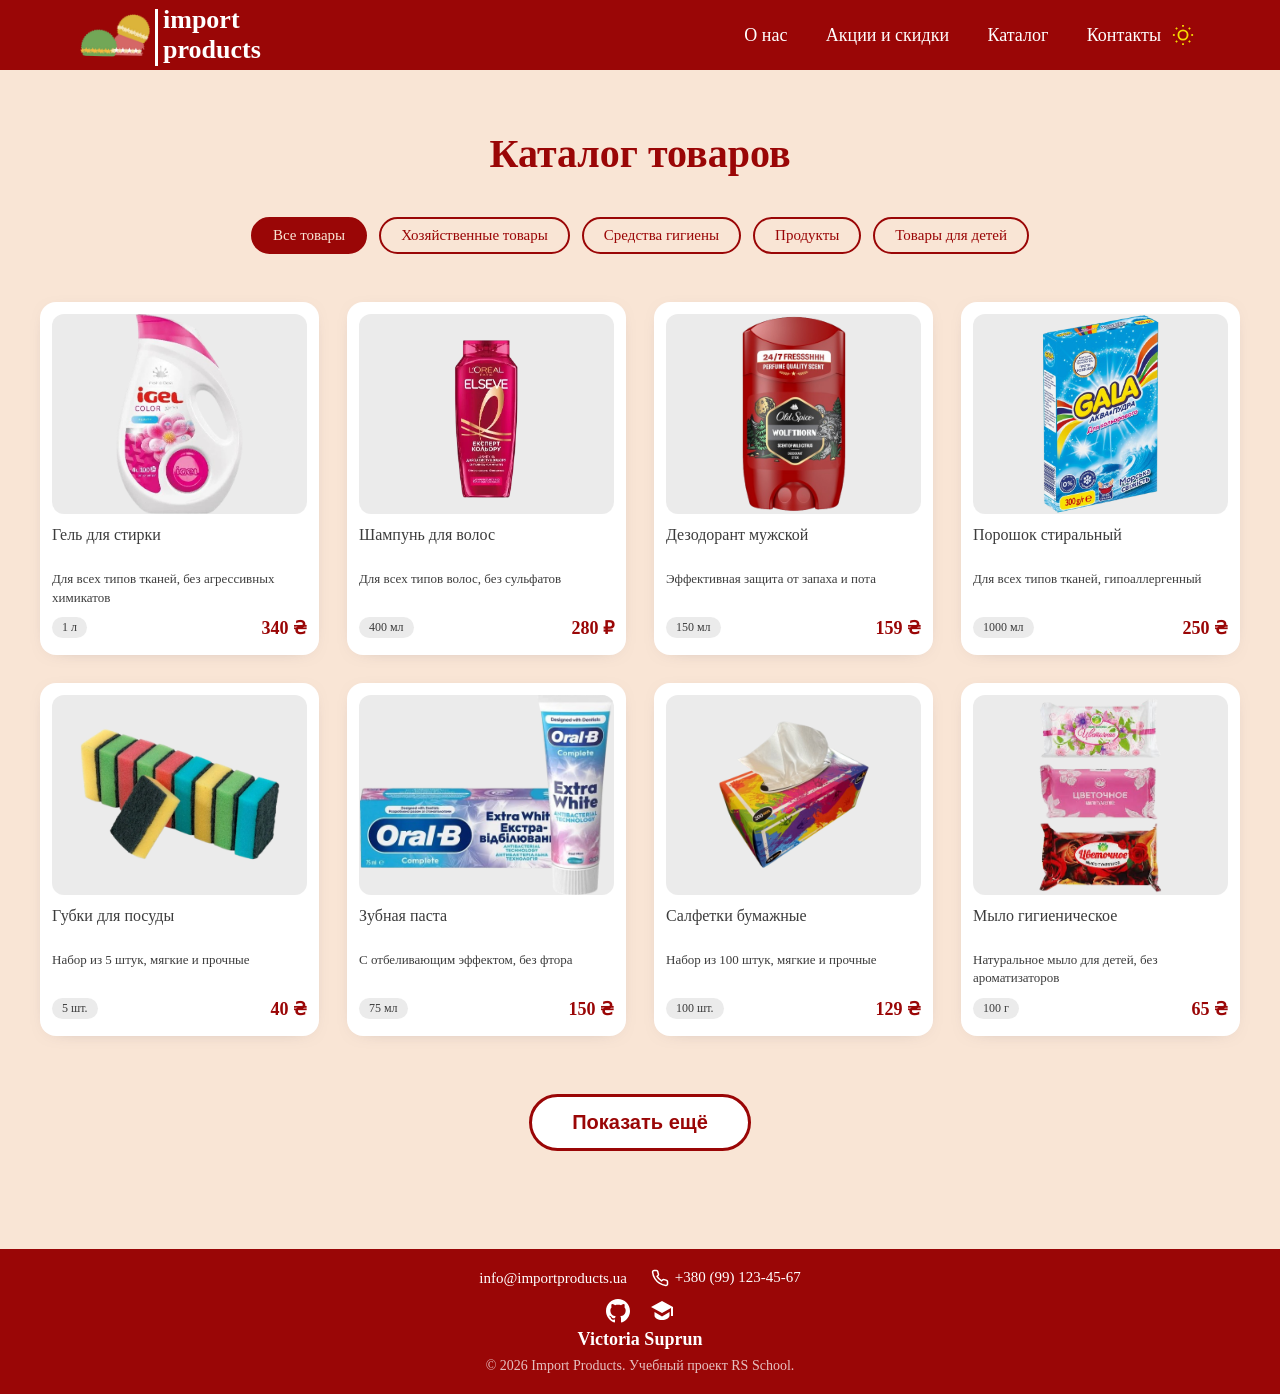
==== commit 628c5ebe: "fix: burger menu breakpoint changed to 768px" ====
--- a/catalog/catalog.html
+++ b/catalog/catalog.html
@@ -20,45 +20,47 @@
 
 <body>
     <header class="header">
-        <a href="../index.html" class="logo">
-            <img src="../img/logo.png" alt="Логотип Import Products" width="70">
-            <div class="logo__line"></div>
-            <h2>import <br> products</h2>
-        </a>
-
-        <div class="nav__container">
-            <button class="burger" aria-label="Открыть меню" aria-expanded="false" aria-controls="nav">
-                <span class="burger__line"></span>
-                <span class="burger__line"></span>
-                <span class="burger__line"></span>
-            </button>
-
-            <nav class="nav" id="nav">
-                <ul>
-                    <li><a href="../index.html#about">О нас</a></li>
-                    <li><a href="../index.html#promo">Акции и скидки</a></li>
-                    <li><a href="../index.html#friends">Каталог</a></li>
-                    <li><a href="#contacts">Контакты</a></li>
-                </ul>
-            </nav>
-            <button class="theme-toggle" id="theme-toggle" aria-label="Переключить тему">
-                <svg class="theme-toggle__icon theme-toggle__icon--sun" width="22" height="22" viewBox="0 0 24 24"
-                    fill="none" stroke="currentColor" stroke-width="2">
-                    <circle cx="12" cy="12" r="5" />
-                    <line x1="12" y1="1" x2="12" y2="3" />
-                    <line x1="12" y1="21" x2="12" y2="23" />
-                    <line x1="4.22" y1="4.22" x2="5.64" y2="5.64" />
-                    <line x1="18.36" y1="18.36" x2="19.78" y2="19.78" />
-                    <line x1="1" y1="12" x2="3" y2="12" />
-                    <line x1="21" y1="12" x2="23" y2="12" />
-                    <line x1="4.22" y1="19.78" x2="5.64" y2="18.36" />
-                    <line x1="18.36" y1="5.64" x2="19.78" y2="4.22" />
-                </svg>
-                <svg class="theme-toggle__icon theme-toggle__icon--moon" width="22" height="22" viewBox="0 0 24 24"
-                    fill="none" stroke="currentColor" stroke-width="2">
-                    <path d="M21 12.79A9 9 0 1 1 11.21 3 7 7 0 0 0 21 12.79z" />
-                </svg>
-            </button>
+        <div class="header__inner">
+            <a href="../index.html" class="logo">
+                <img src="../img/logo.png" alt="Логотип Import Products" width="70">
+                <div class="logo__line"></div>
+                <h2>import <br> products</h2>
+            </a>
+
+            <div class="nav__container">
+                <button class="burger" aria-label="Открыть меню" aria-expanded="false" aria-controls="nav">
+                    <span class="burger__line"></span>
+                    <span class="burger__line"></span>
+                    <span class="burger__line"></span>
+                </button>
+
+                <nav class="nav" id="nav">
+                    <ul>
+                        <li><a href="../index.html#about">О нас</a></li>
+                        <li><a href="../index.html#promo">Акции и скидки</a></li>
+                        <li><a href="../index.html#friends">Каталог</a></li>
+                        <li><a href="#contacts">Контакты</a></li>
+                    </ul>
+                </nav>
+                <button class="theme-toggle" id="theme-toggle" aria-label="Переключить тему">
+                    <svg class="theme-toggle__icon theme-toggle__icon--sun" width="22" height="22" viewBox="0 0 24 24"
+                        fill="none" stroke="currentColor" stroke-width="2">
+                        <circle cx="12" cy="12" r="5" />
+                        <line x1="12" y1="1" x2="12" y2="3" />
+                        <line x1="12" y1="21" x2="12" y2="23" />
+                        <line x1="4.22" y1="4.22" x2="5.64" y2="5.64" />
+                        <line x1="18.36" y1="18.36" x2="19.78" y2="19.78" />
+                        <line x1="1" y1="12" x2="3" y2="12" />
+                        <line x1="21" y1="12" x2="23" y2="12" />
+                        <line x1="4.22" y1="19.78" x2="5.64" y2="18.36" />
+                        <line x1="18.36" y1="5.64" x2="19.78" y2="4.22" />
+                    </svg>
+                    <svg class="theme-toggle__icon theme-toggle__icon--moon" width="22" height="22" viewBox="0 0 24 24"
+                        fill="none" stroke="currentColor" stroke-width="2">
+                        <path d="M21 12.79A9 9 0 1 1 11.21 3 7 7 0 0 0 21 12.79z" />
+                    </svg>
+                </button>
+            </div>
         </div>
     </header>
 
--- a/style.css
+++ b/style.css
@@ -66,13 +66,19 @@
     top: 0;
     left: 0;
     width: 100%;
-    display: flex;
-    justify-content: space-between;
-    align-items: center;
     background-color:var(--color-header-bg);
     padding: 0 clamp(16px, 4vw, 40px);
     position: fixed;
     z-index: 10;
+}
+
+.header__inner {
+    display: flex;
+    justify-content: space-between;
+    align-items: center;
+    max-width: 1440px;
+    margin: 0 auto;
+    padding: 0 clamp(16px, 4vw, 40px);
 }
 
 .logo {
@@ -783,7 +789,7 @@
     display: flex;
     justify-content: center;
     gap: 24px;
-    list-style: none;
+    list-style-type: none;
     margin: 0 0 8px;
     padding: 0;
     flex-wrap: wrap;
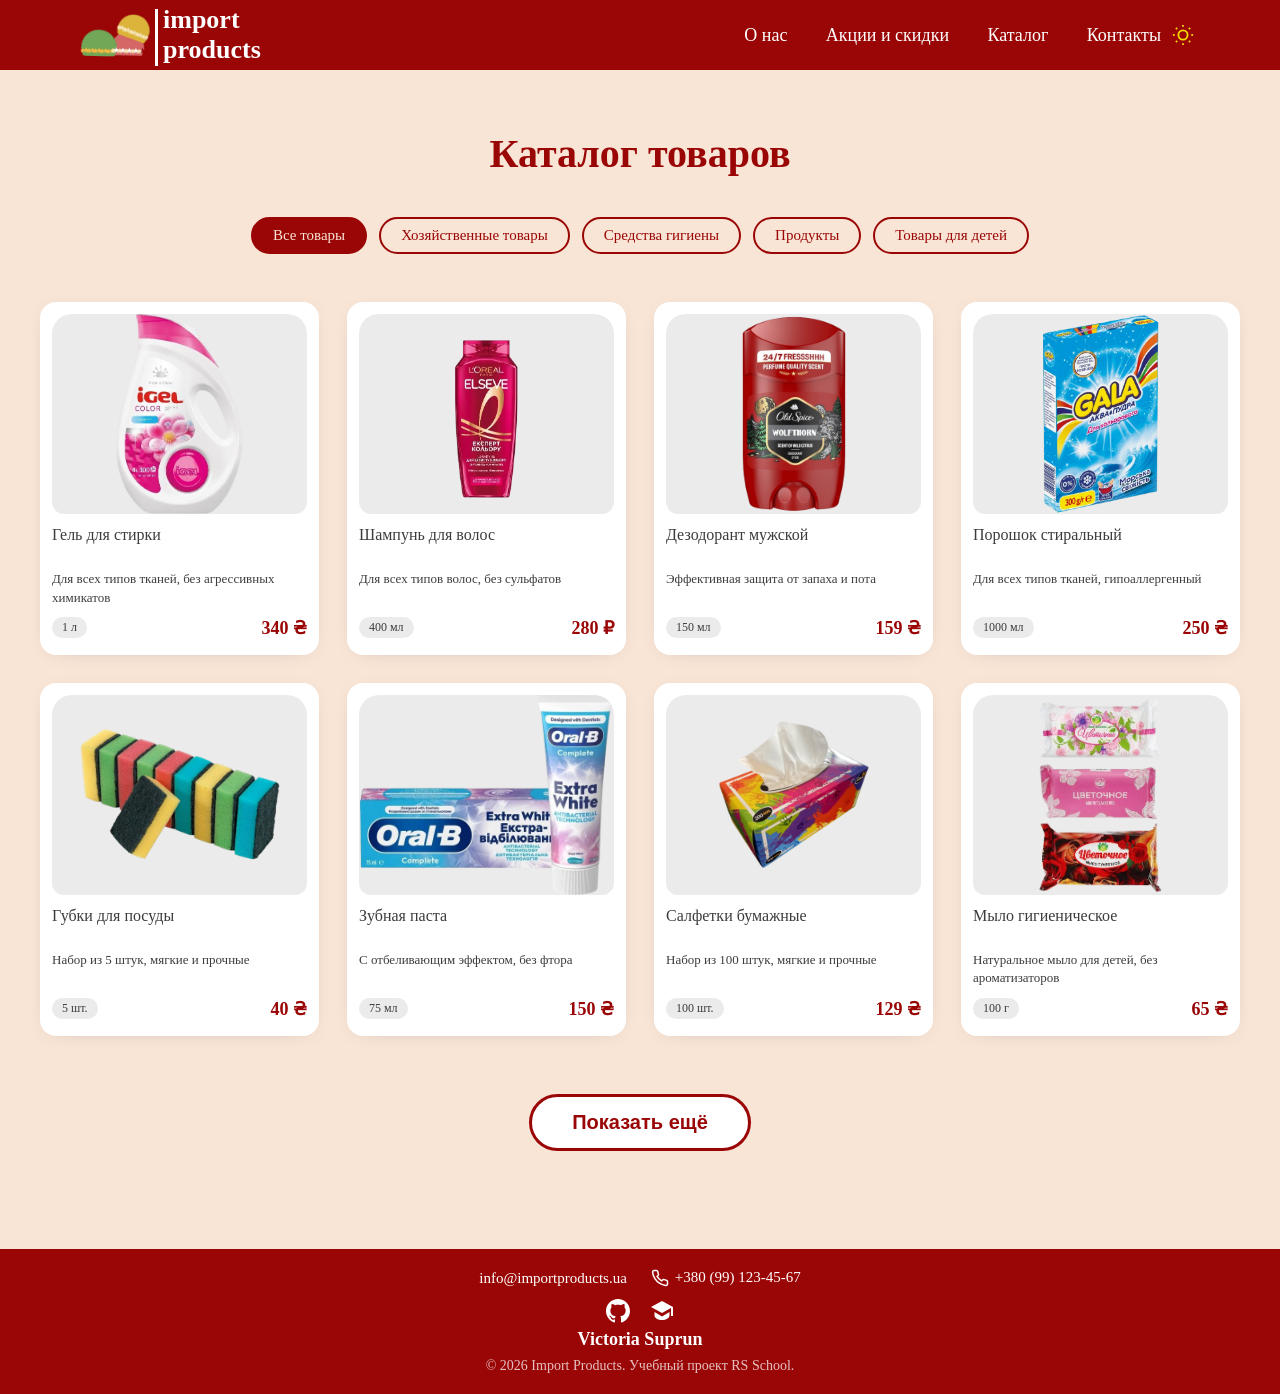
==== commit 49b63158: "fix: add a hover effect" ====
--- a/catalog/catalog.html
+++ b/catalog/catalog.html
@@ -80,8 +80,10 @@
 
             <ul class="shop__grid">
                 <li class="product" data-category="household">
-                    <img class="product__img" src="../img/household_gel.png" alt="Гель для стирки" width="240"
-                        height="200">
+                    <div class="product__img-wrapper">
+                        <img class="product__img" src="../img/household_gel.png" alt="Гель для стирки" width="240"
+                            height="200">
+                    </div>
                     <h3 class="product__title">Гель для стирки</h3>
                     <p class="product__desc">Для всех типов тканей, без агрессивных химикатов</p>
                     <div class="product__meta">
@@ -90,7 +92,9 @@
                     </div>
                 </li>
                 <li class="product" data-category="hygiene">
-                    <img class="product__img" src="../img/hygiene_shampoo.png" alt="Шампунь для волос" width="240" height="200">
+                    <div class="product__img-wrapper">
+                        <img class="product__img" src="../img/hygiene_shampoo.png" alt="Шампунь для волос" width="240" height="200">
+                    </div>
                     <h3 class="product__title">Шампунь для волос</h3>
                     <p class="product__desc">Для всех типов волос, без сульфатов</p>
                     <div class="product__meta">
@@ -99,7 +103,9 @@
                     </div>
                 </li>
                 <li class="product" data-category="products">
-                    <img class="product__img" src="../img/deodorant.png" alt="Дезодорант мужской" width="240" height="200">
+                    <div class="product__img-wrapper">
+                        <img class="product__img" src="../img/deodorant.png" alt="Дезодорант мужской" width="240" height="200">
+                    </div>
                     <h3 class="product__title">Дезодорант мужской</h3>
                     <p class="product__desc">Эффективная защита от запаха и пота</p>
                     <div class="product__meta">
@@ -108,7 +114,9 @@
                     </div>
                 </li>
                 <li class="product" data-category="kids">
-                    <img class="product__img" src="../img/detergent.png" alt="Порошок стиральный" width="240" height="200">
+                    <div class="product__img-wrapper">
+                        <img class="product__img" src="../img/detergent.png" alt="Порошок стиральный" width="240" height="200">
+                    </div>
                     <h3 class="product__title">Порошок стиральный</h3>
                     <p class="product__desc">Для всех типов тканей, гипоаллергенный</p>
                     <div class="product__meta">
@@ -117,8 +125,10 @@
                     </div>
                 </li>
                 <li class="product" data-category="household">
-                    <img class="product__img" src="../img/household_sponges.png" alt="Губки для посуды" width="240"
-                        height="200">
+                    <div class="product__img-wrapper">
+                        <img class="product__img" src="../img/household_sponges.png" alt="Губки для посуды" width="240"
+                            height="200">
+                    </div>
                     <h3 class="product__title">Губки для посуды</h3>
                     <p class="product__desc">Набор из 5 штук, мягкие и прочные</p>
                     <div class="product__meta">
@@ -127,7 +137,9 @@
                     </div>
                 </li>
                 <li class="product" data-category="hygiene">
-                    <img class="product__img" src="../img/hygiene_toothpaste.png" alt="Зубная паста" width="240" height="200">
+                    <div class="product__img-wrapper">
+                        <img class="product__img" src="../img/hygiene_toothpaste.png" alt="Зубная паста" width="240" height="200">
+                    </div>
                     <h3 class="product__title">Зубная паста</h3>
                     <p class="product__desc">С отбеливающим эффектом, без фтора</p>
                     <div class="product__meta">
@@ -136,7 +148,9 @@
                     </div>
                 </li>
                 <li class="product" data-category="products">
-                    <img class="product__img" src="../img/napkins.png" alt="Салфетки" width="240" height="200">
+                    <div class="product__img-wrapper">
+                        <img class="product__img" src="../img/napkins.png" alt="Салфетки" width="240" height="200">
+                    </div>
                     <h3 class="product__title">Салфетки бумажные</h3>
                     <p class="product__desc">Набор из 100 штук, мягкие и прочные</p>
                     <div class="product__meta">
@@ -145,7 +159,9 @@
                     </div>
                 </li>
                 <li class="product" data-category="kids">
-                    <img class="product__img" src="../img/soap.png" alt="Мыло гигиеническое" width="240" height="200">
+                    <div class="product__img-wrapper">
+                        <img class="product__img" src="../img/soap.png" alt="Мыло гигиеническое" width="240" height="200">
+                    </div>
                     <h3 class="product__title">Мыло гигиеническое</h3>
                     <p class="product__desc">Натуральное мыло для детей, без ароматизаторов</p>
                     <div class="product__meta">
--- a/catalog/catalog.css
+++ b/catalog/catalog.css
@@ -114,6 +114,29 @@
     margin-bottom: 12px;
 }
 
+.product__img-wrapper {
+    overflow: hidden;
+    /* обрезает то, что вылезает при увеличении */
+    border-radius: 20px;
+}
+
+.product__img {
+    width: 100%;
+    aspect-ratio: 6 / 5;
+    object-fit: contain;
+    display: block;
+    transition: transform 0.4s ease;
+    /* плавность самого увеличения */
+    background-color: var(--color-bg-secondary);
+    border-radius: 12px;
+    margin-bottom: 12px;
+}
+
+.product:hover .product__img {
+    transform: scale(1.1);
+    /* картинка увеличивается на 10% */
+}
+
 .product__title {
     font-size: clamp(14px, 1.5vw, 16px);
     font-weight: 400;
--- a/style.css
+++ b/style.css
@@ -174,9 +174,11 @@
 }
 
 .hero__button {
-    width: 260px;
+    /* width: 260px; */
     height: 50px;
     line-height: 40px;
+    padding-left: 15px;
+    padding-right: 15px;
 }
 
 .button_border {
@@ -344,34 +346,19 @@
 }
 
 /* ABOUT */
-/* .about {
-    display: flex;
-    flex-wrap: wrap;
-    align-items: center;
-    gap: clamp(24px, 5vw, 64px);
-    padding: clamp(32px, 6vw, 96px) clamp(16px, 4vw, 40px);
-    background-color: var(--color-bg);
-    padding-bottom: 0;
-    min-height: 100vh;
-} */
-
  .about {
      padding: clamp(32px, 6vw, 96px) clamp(16px, 4vw, 40px);
-     /* background-color: var(--color-bg-secondary); */
-     /* padding-bottom: 0; */
-     /* min-height: 100vh; */
  }
 
  .about__inner {
-     display: flex;
-     flex-wrap: wrap;
-     align-items: center;
-     gap: clamp(24px, 5vw, 64px);
-     max-width: 1440px;
-     margin: 0 auto;
-
-    /* padding-top: 5%;
-    padding-left: 3%; */
+    display: flex;
+    flex-wrap: wrap;
+    align-items: center;
+    gap: clamp(24px, 5vw, 64px);
+    max-width: 1440px;
+    margin: 0 auto;
+    padding-left: 40px;
+    padding-right: 40px
  }
 
 .about__gallery {
@@ -422,6 +409,26 @@
     font-size: clamp(14px, 1.3vw, 18px);
     color: var(--color-text-muted);
     margin: 0 0 24px;
+}
+
+.about__img-wrapper {
+    overflow: hidden;
+    /* обрезает то, что вылезает при увеличении */
+    border-radius: 20px;
+}
+
+.about__img {
+    width: 100%;
+    aspect-ratio: 3 / 2;
+    object-fit: cover;
+    display: block;
+    transition: transform 0.4s ease;
+    /* плавность самого увеличения */
+}
+
+.about__img-wrapper:hover .about__img {
+    transform: scale(1.1);
+    /* картинка увеличивается на 10% */
 }
 
 @media (min-width: 736px) {
@@ -510,6 +517,26 @@
     min-height: 0;
 }
 
+.promo__img-wrapper {
+    overflow: hidden;
+    /* обрезает то, что вылезает при увеличении */
+    border-radius: 20px;
+}
+
+.promo__img {
+    width: 100%;
+    aspect-ratio: 3 / 2;
+    object-fit: cover;
+    display: block;
+    transition: transform 0.4s ease;
+    /* плавность самого увеличения */
+}
+
+.promo__card:hover .promo__img {
+    transform: scale(1.1);
+    /* картинка увеличивается на 10% */
+}
+
 .promo__body {
     padding: 16px 18px;
 }
@@ -619,6 +646,26 @@
     box-shadow: 0 3px 20px -14px rgba(0, 0, 0, 0.6);
     padding-bottom: 30px;
     transition: box-shadow 0.5s;
+}
+
+.catalog__card-img-wrapper {
+    overflow: hidden;
+    /* обрезает то, что вылезает при увеличении */
+    border-radius: 20px;
+}
+
+.catalog__card-img {
+    width: 100%;
+    aspect-ratio: 3 / 2;
+    object-fit: cover;
+    display: block;
+    transition: transform 0.4s ease;
+    /* плавность самого увеличения */
+}
+
+.catalog__card:hover .catalog__card-img {
+    transform: scale(1.1);
+    /* картинка увеличивается на 10% */
 }
 
 @media (max-width: 900px) {
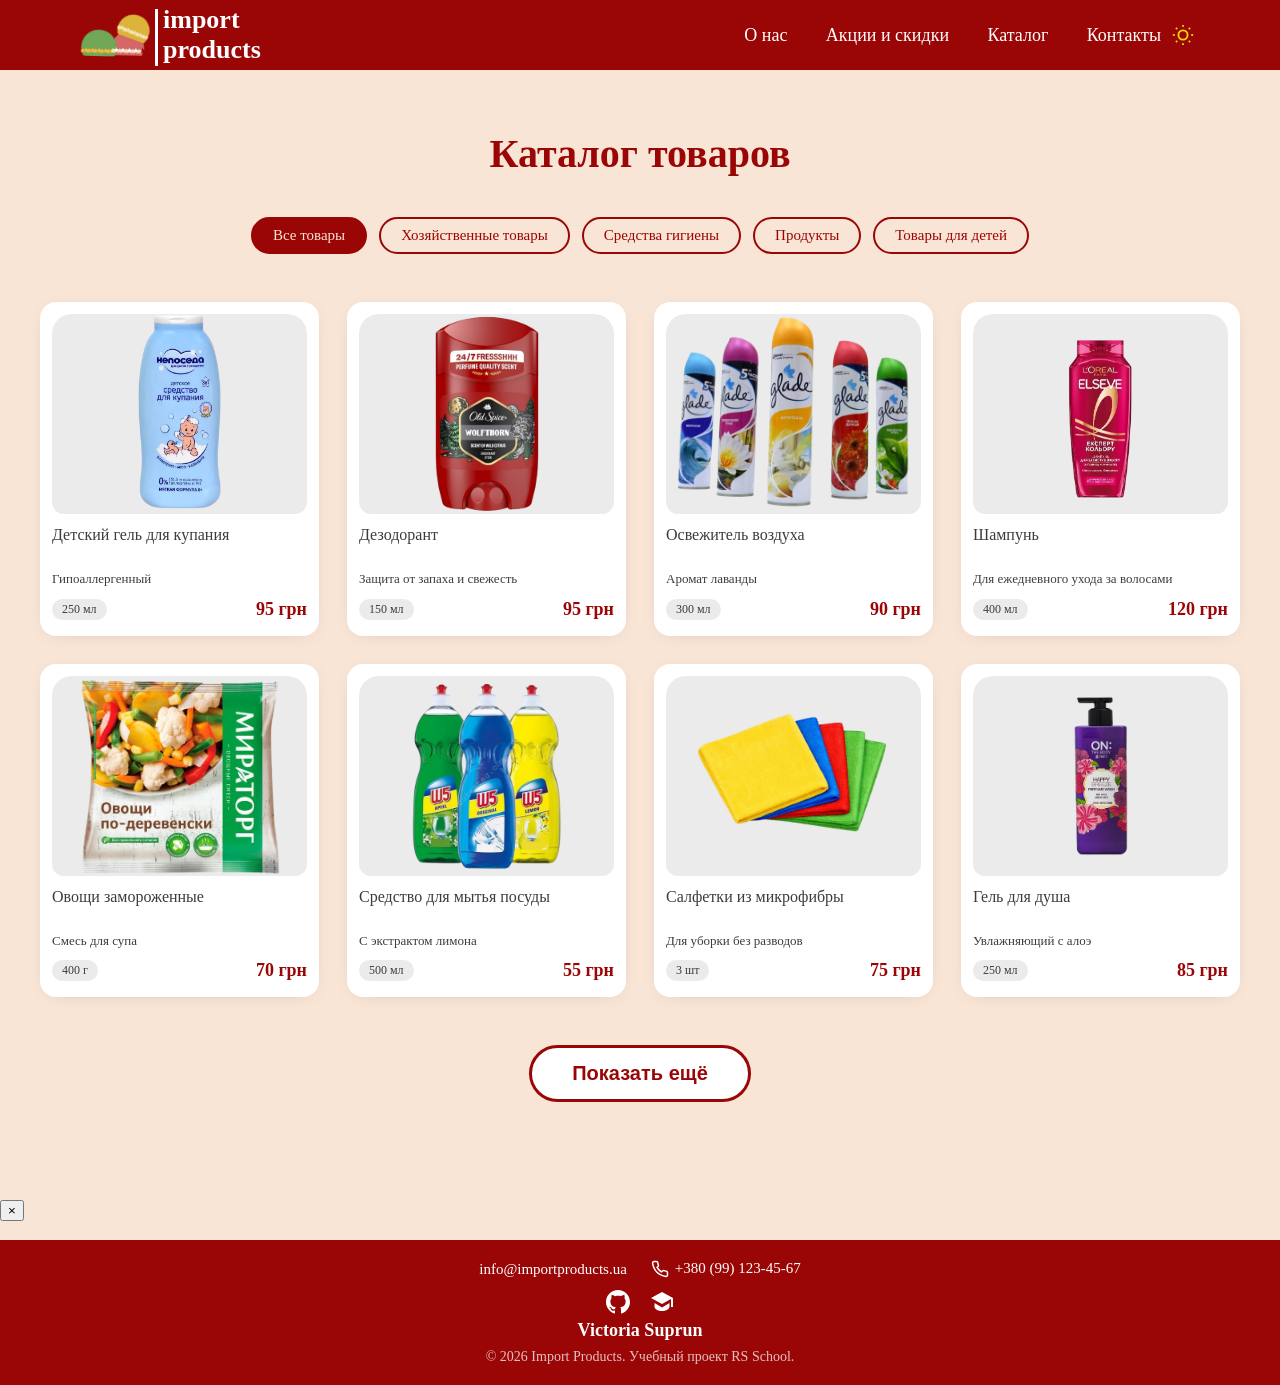
==== commit b453b971: "feat: add burger menu open/close logic with keyboard and resize support" ====
--- a/catalog/catalog.html
+++ b/catalog/catalog.html
@@ -28,7 +28,7 @@
             </a>
 
             <div class="nav__container">
-                <button class="burger" aria-label="Открыть меню" aria-expanded="false" aria-controls="nav">
+                <button class="burger" id="burger" aria-label="Открыть меню" aria-expanded="false" aria-controls="nav">
                     <span class="burger__line"></span>
                     <span class="burger__line"></span>
                     <span class="burger__line"></span>
@@ -38,7 +38,7 @@
                     <ul>
                         <li><a href="../index.html#about">О нас</a></li>
                         <li><a href="../index.html#promo">Акции и скидки</a></li>
-                        <li><a href="../index.html#friends">Каталог</a></li>
+                        <li><a href="#">Каталог</a></li>
                         <li><a href="#contacts">Контакты</a></li>
                     </ul>
                 </nav>
@@ -71,14 +71,14 @@
             <div class="shop__filters" role="group" aria-label="Категории товаров">
                 <button class="filter filter--active" aria-pressed="true" data-category="all">Все товары</button>
                 <button class="filter" aria-pressed="false" data-category="household">Хозяйственные товары</button>
-                <button class="filter" aria-pressed="false" data-category="hygiene">Средства гигиены</button>
+                <button class="filter" aria-pressed="false" data-category="hugiene">Средства гигиены</button>
                 <button class="filter" aria-pressed="false" data-category="products">Продукты</button>
                 <button class="filter" aria-pressed="false" data-category="kids">Товары для детей</button>
             </div>
 
             <h2 class="shop__grid-title visually-hidden">Товары</h2>
 
-            <ul class="shop__grid">
+            <!-- <ul class="shop__grid">
                 <li class="product" data-category="household">
                     <div class="product__img-wrapper">
                         <img class="product__img" src="../img/household_gel.png" alt="Гель для стирки" width="240"
@@ -169,10 +169,23 @@
                         <span class="product__price">65 ₴</span>
                     </div>
                 </li>
-            </ul>
-
-            <button class="button shop__load-more button_border">Показать ещё</button>
+            </ul> -->
+            <ul id="products" class="products__list shop__grid"></ul>
+
+            <button class="button shop__load-more button_border" id="showMore">Показать ещё</button>
         </section>
+        <div class="modal">
+            <div class="modal__content">
+                <button class="modal__close" aria-label="Закрыть модальное окно">&times;</button>
+                <img class="modal__img" src="" alt="">
+                <h3 class="modal__title"></h3>
+                <p class="modal__desc"></p>
+                <div class="modal__meta">
+                    <span class="modal__weight"></span>
+                    <span class="modal__price"></span>
+                </div>
+            </div>
+        </div>
     </main>
     <footer class="footer" id="contacts">
         <div class="footer__inner">
--- a/catalog/catalog.css
+++ b/catalog/catalog.css
@@ -28,12 +28,26 @@
     --color-on-header-hover: #ff8a8a;
 }
 
+html,
+body {
+    overflow-x: hidden;
+}
+
 body {
     background-color: var(--color-bg);
     color: var(--color-text);
     transition: background-color 0.3s ease, color 0.3s ease;
     margin: 0 auto;
     font-family: 'Georgia', 'Times New Roman', serif;
+}
+
+.no-scroll {
+    overflow: hidden;
+}
+
+button {
+    cursor: pointer;
+    outline: none;
 }
 
 .shop {
@@ -67,16 +81,19 @@
     cursor: pointer;
     transition: 0.3s;
     white-space: nowrap;
+    outline: none;
 }
 
 .filter:hover {
-    background-color: rgba(154, 6, 6, 0.08);
-    color: var(--color-hover);
+    background-color:var(--color-accent);
+    color: var(--color-bg);
+    outline: none;
 }
 
 .filter--active {
     background-color: var(--color-accent);
     color: var(--color-bg);
+    outline: none;
 }
 
 .shop__grid {
@@ -183,6 +200,7 @@
 
 button.shop__load-more {
     padding: 14px 40px;
+    margin: 0 auto;
 }
 
 .visually-hidden {
--- a/style.css
+++ b/style.css
@@ -1,5 +1,4 @@
 :root {
-    
     --color-bg: #f9e5d5;
     --color-bg-secondary: #dfdede9d;
     --color-text: #292929;
@@ -8,18 +7,17 @@
     --color-card-bg: #ffffff;
     --color-white: #ffffff;
     --color-hover: #df3434;
-
     --color-header-bg: #9a0606;
     --color-on-header: #ffffff;
     --color-on-header-hover: #f4b906;
 }
 
 [data-theme="dark"] {
-    --color-bg: #1a1a1a;
+    --color-bg: #131313;
     --color-bg-secondary: #242424;
     --color-text: #e8e8e8;
     --color-text-muted: #bbbbbb;
-    --color-accent: #e05c5c;
+    --color-accent: #f77171;
     --color-header-bg: rgba(15, 5, 3, 0.98);
     --color-card-bg: #2a2a2a;
     --color-white: #2a2a2a;
@@ -30,6 +28,10 @@
     background-color: var(--color-bg);
     color: var(--color-text);
     transition: background-color 0.3s ease, color 0.3s ease;
+}
+
+.no-scroll {
+    overflow: hidden;
 }
 
 html,
@@ -70,6 +72,7 @@
     padding: 0 clamp(16px, 4vw, 40px);
     position: fixed;
     z-index: 10;
+    overflow-x: hidden;
 }
 
 .header__inner {
@@ -145,6 +148,7 @@
     display: flex;
     align-items: center;
     justify-content: center;
+    z-index: 20;
 }
 
 .theme-toggle__icon--moon {
@@ -174,8 +178,6 @@
 }
 
 .hero__button {
-    /* width: 260px; */
-    height: 50px;
     line-height: 40px;
     padding-left: 15px;
     padding-right: 15px;
@@ -186,7 +188,7 @@
 }
 
 .button:hover {
-    color: #ffffffcb;
+    color: var(--color-bg);
     background-color: var(--color-accent);
     border: 3px solid var(--color-bg);
     transition: 1s;
@@ -218,7 +220,7 @@
 }
 
 .burger[aria-expanded="true"] .burger__line:nth-child(1) {
-    transform: translateY(9px) rotate(45deg);
+    transform: translateY(9px) rotate(135deg);
 }
 
 .burger[aria-expanded="true"] .burger__line:nth-child(2) {
@@ -226,7 +228,7 @@
 }
 
 .burger[aria-expanded="true"] .burger__line:nth-child(3) {
-    transform: translateY(-9px) rotate(-45deg);
+    transform: translateY(-9px) rotate(-135deg);
 }
 
 @media (max-width: 768px) {
@@ -239,14 +241,14 @@
         inset: 0 0 0 auto;
         width: min(75%, 320px);
         height: 100vh;
-        background-color: rgba(30, 8, 4, 0.97);
-        transform: translateX(100%);
+        background-color: var(--color-header-bg);
+        transform: translateX(103%);
         transition: transform 0.3s ease;
         z-index: 15;
     }
 
     .nav.nav--open {
-        transform: translateX(0);
+        transform: translateX(3%);
     }
 
     .nav ul {
@@ -288,7 +290,7 @@
     content: '';
     position: absolute;
     inset: 0;
-    background: rgba(52, 44, 43, 0.55);
+    background: rgba(0, 0, 0, 0.4);
 }
 
 .hero__overlay {
@@ -366,6 +368,7 @@
     flex: 1 1 320px;
     aspect-ratio: 4 / 3;
     max-width: 480px;
+    margin-bottom: 40px;
 }
 
 .about__img {
@@ -418,7 +421,7 @@
 }
 
 .about__img {
-    width: 100%;
+    /* width: 100%; */
     aspect-ratio: 3 / 2;
     object-fit: cover;
     display: block;
@@ -719,13 +722,13 @@
     max-width: 100%;
     padding: 14px 5px;
     border-radius: 100px;
-    border: 2px solid #a11818;
+    border: 2px solid var(--color-accent);
     font-size: 17px;
     margin: 0 auto;
 }
 
 .catalog__card-link:hover .catalog__card-btn {
-    background-color: #a11515;
+    background-color: var(--color-accent);
     color: var(--color-bg);
 }
 
@@ -741,7 +744,7 @@
 }
 
 .catalog__arrow:hover {
-    background-color: rgba(163, 21, 21, 0.877);
+    background-color: var(--color-accent);
     transition: 0.5s;
 }
 
@@ -781,8 +784,8 @@
     padding: 16px 20px;
     border-radius: 100px;
     background-color: var(--color-white);
-    color: #a11515;
-    border: 3px solid rgb(125, 22, 22);
+    color: var(--color-accent);
+    border: 3px solid var(--color-accent);
     font-size: clamp(16px, 2vw, 24px);
     font-weight: 800;
 }
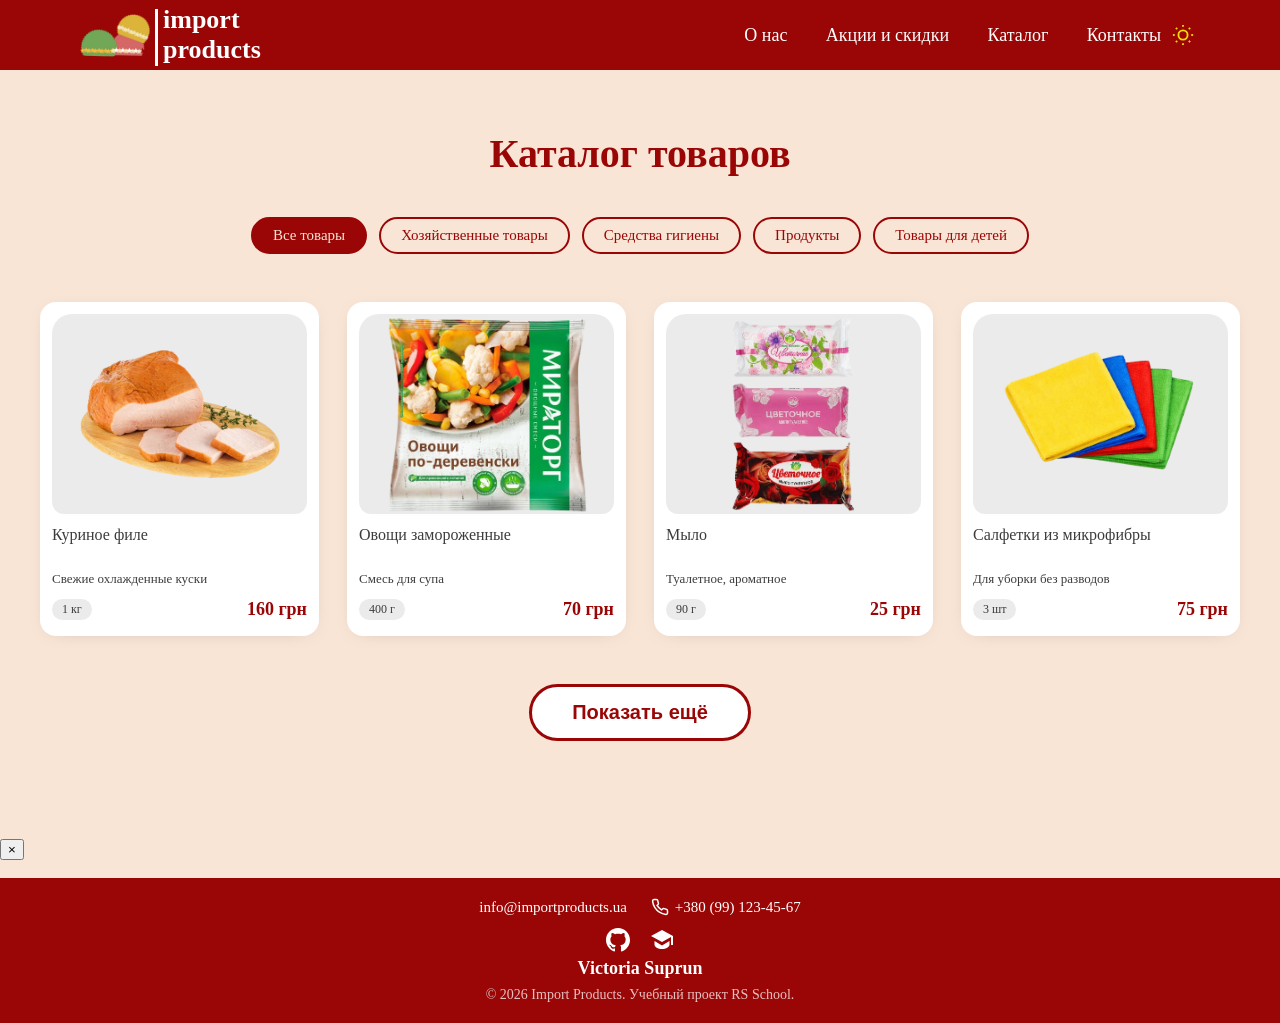
==== commit 13f7c5dc: "feat: add functionality to display product cards from different categories" ====
--- a/catalog/catalog.html
+++ b/catalog/catalog.html
@@ -71,8 +71,8 @@
             <div class="shop__filters" role="group" aria-label="Категории товаров">
                 <button class="filter filter--active" aria-pressed="true" data-category="all">Все товары</button>
                 <button class="filter" aria-pressed="false" data-category="household">Хозяйственные товары</button>
-                <button class="filter" aria-pressed="false" data-category="hugiene">Средства гигиены</button>
-                <button class="filter" aria-pressed="false" data-category="products">Продукты</button>
+                <button class="filter" aria-pressed="false" data-category="hygiene">Средства гигиены</button>
+                <button class="filter" aria-pressed="false" data-category="food">Продукты</button>
                 <button class="filter" aria-pressed="false" data-category="kids">Товары для детей</button>
             </div>
 
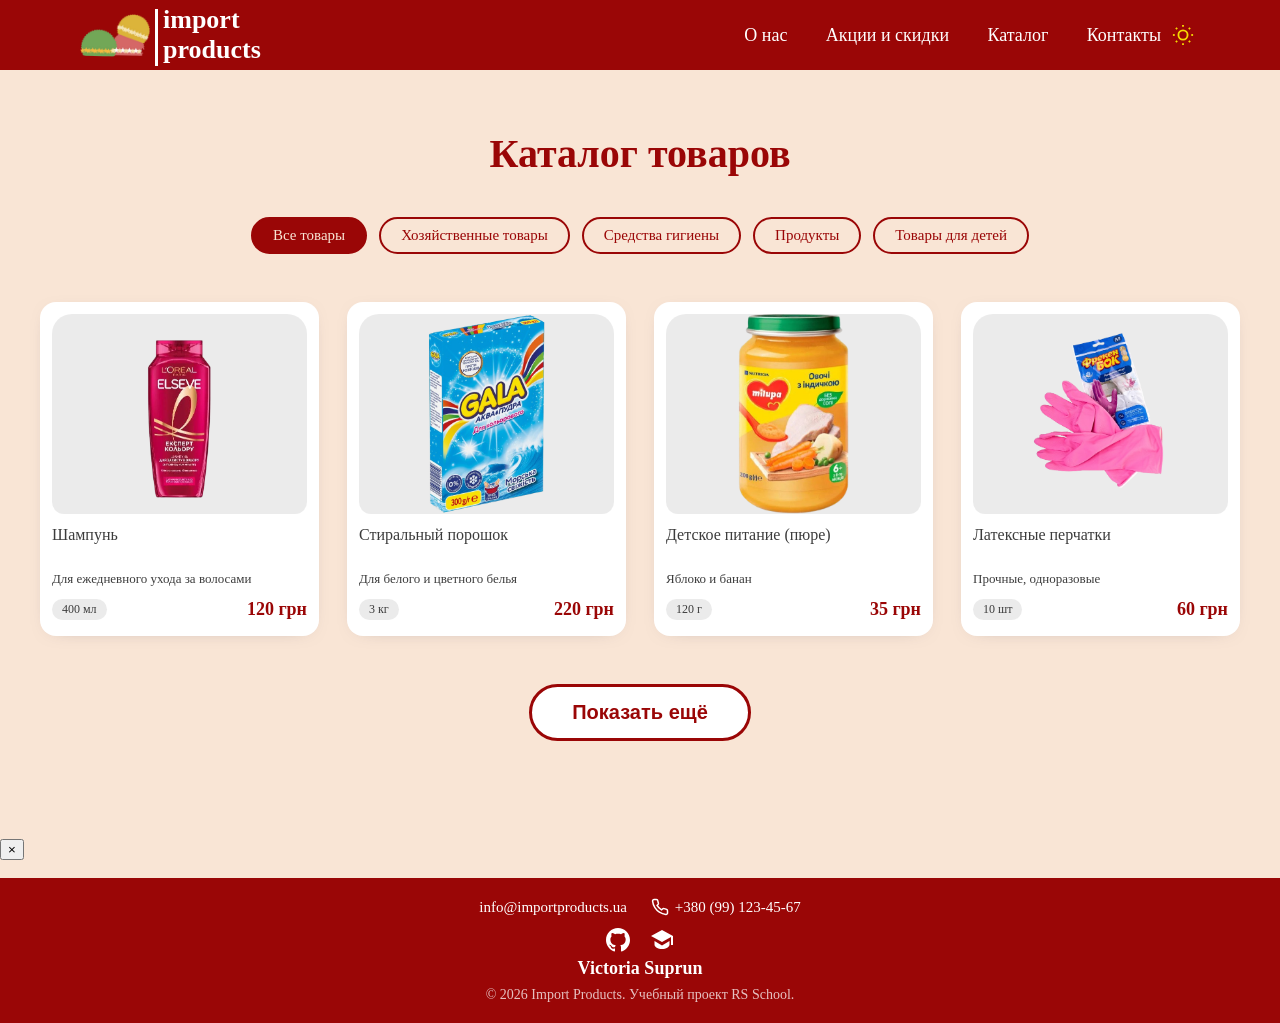
==== commit 8ca0e8a0: "feat: add slider functionality" ====
--- a/catalog/catalog.html
+++ b/catalog/catalog.html
@@ -234,6 +234,7 @@
     </footer>
 
     <script src="../main.js"></script>
+    <script src="catalog.js"></script>
 </body>
 
 </html>
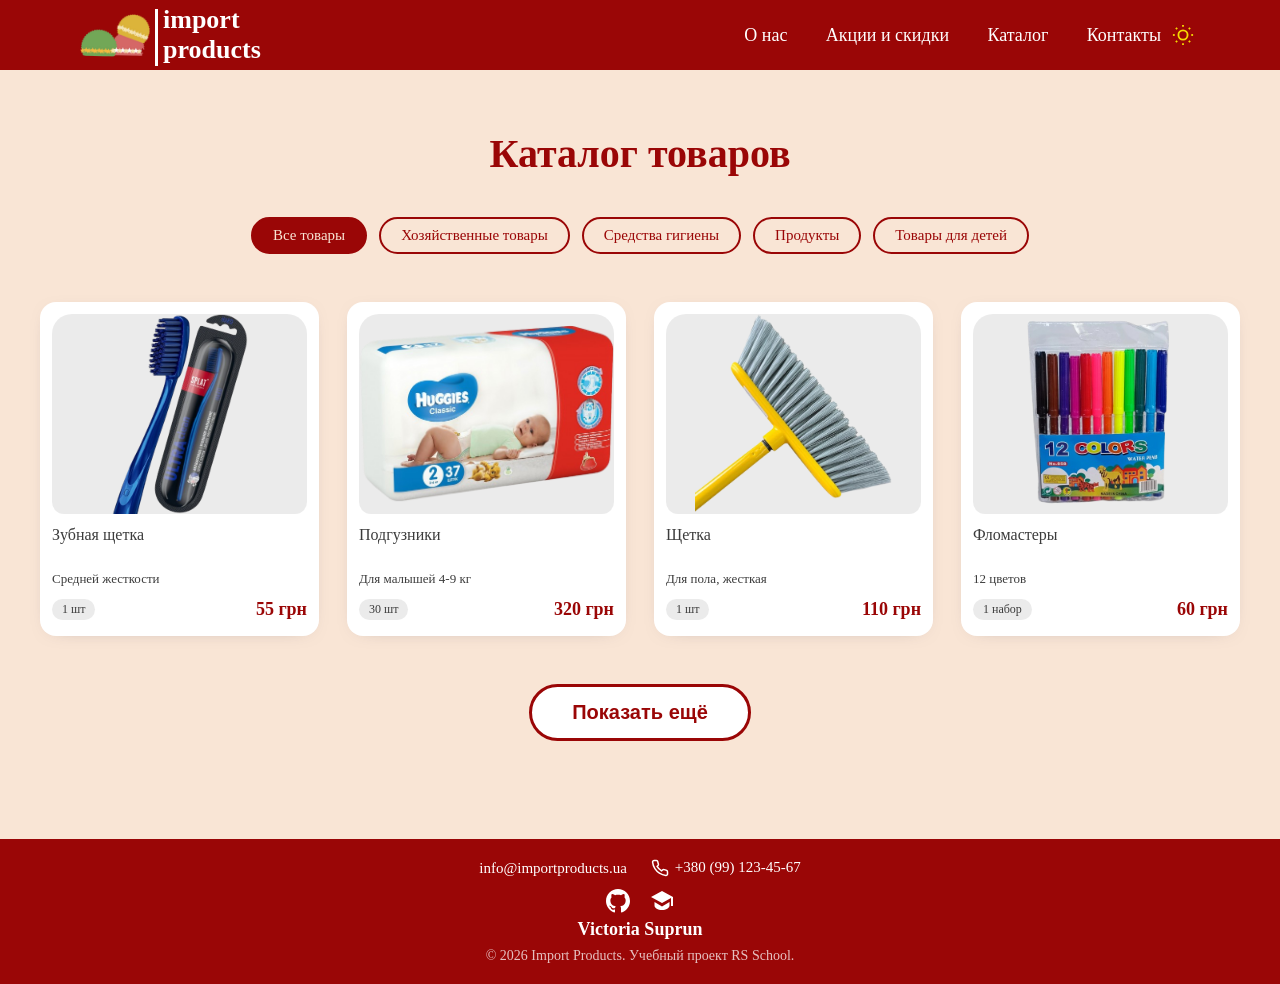
==== commit 3bb240a3: "modal with options" ====
--- a/catalog/catalog.html
+++ b/catalog/catalog.html
@@ -174,18 +174,6 @@
 
             <button class="button shop__load-more button_border" id="showMore">Показать ещё</button>
         </section>
-        <div class="modal">
-            <div class="modal__content">
-                <button class="modal__close" aria-label="Закрыть модальное окно">&times;</button>
-                <img class="modal__img" src="" alt="">
-                <h3 class="modal__title"></h3>
-                <p class="modal__desc"></p>
-                <div class="modal__meta">
-                    <span class="modal__weight"></span>
-                    <span class="modal__price"></span>
-                </div>
-            </div>
-        </div>
     </main>
     <footer class="footer" id="contacts">
         <div class="footer__inner">
@@ -198,7 +186,8 @@
                 </li>
                 <li>
                     <a href="tel:+380991234567" class="footer__contact-link">
-                        <svg width="18" height="18" viewBox="0 0 24 24" fill="none" stroke="currentColor" stroke-width="2">
+                        <svg width="18" height="18" viewBox="0 0 24 24" fill="none" stroke="currentColor"
+                            stroke-width="2">
                             <path
                                 d="M22 16.92v3a2 2 0 0 1-2.18 2 19.79 19.79 0 0 1-8.63-3.07 19.5 19.5 0 0 1-6-6 19.79 19.79 0 0 1-3.07-8.67A2 2 0 0 1 4.11 2h3a2 2 0 0 1 2 1.72c.127.96.362 1.903.7 2.81a2 2 0 0 1-.45 2.11L8.09 9.91a16 16 0 0 0 6 6l1.27-1.27a2 2 0 0 1 2.11-.45c.907.338 1.85.573 2.81.7A2 2 0 0 1 22 16.92z" />
                         </svg>
@@ -209,8 +198,8 @@
 
             <div class="footer__social">
                 <div class="footer__social">
-                    <a href="https://github.com/VIKTORIYA-S" class="footer__icon-link" aria-label="GitHub" target="_blank"
-                        rel="noopener noreferrer">
+                    <a href="https://github.com/VIKTORIYA-S" class="footer__icon-link" aria-label="GitHub"
+                        target="_blank" rel="noopener noreferrer">
                         <svg width="24" height="24" viewBox="0 0 24 24" fill="currentColor">
                             <path
                                 d="M12 0C5.37 0 0 5.37 0 12c0 5.31 3.435 9.795 8.205 11.385.6.105.825-.255.825-.57 0-.285-.015-1.23-.015-2.235-3.015.555-3.795-.735-4.035-1.41-.135-.345-.72-1.41-1.23-1.695-.42-.225-1.02-.78-.015-.795.945-.015 1.62.87 1.845 1.23 1.08 1.815 2.805 1.305 3.495.99.105-.78.42-1.305.765-1.605-2.67-.3-5.46-1.335-5.46-5.925 0-1.305.465-2.385 1.23-3.225-.12-.3-.54-1.53.12-3.18 0 0 1.005-.315 3.3 1.23.96-.27 1.98-.405 3-.405s2.04.135 3 .405c2.295-1.56 3.3-1.23 3.3-1.23.66 1.65.24 2.88.12 3.18.765.84 1.23 1.905 1.23 3.225 0 4.605-2.805 5.625-5.475 5.925.435.375.81 1.095.81 2.22 0 1.605-.015 2.895-.015 3.3 0 .315.225.69.825.57C20.565 21.795 24 17.295 24 12c0-6.63-5.37-12-12-12z" />
@@ -233,8 +222,16 @@
         </div>
     </footer>
 
+    <div class="modal" id="modal">
+        <div class="modal__content" role="dialog" aria-modal="true" aria-labelledby="modalTitle">
+            <button class="modal__close" id="modalClose" type="button" aria-label="Закрыть">×</button>
+            <div class="modal__body" id="modalBody"></div>
+        </div>
+    </div>
+
     <script src="../main.js"></script>
+    <script src="modal.js"></script>
     <script src="catalog.js"></script>
-</body>
+    </body>
 
 </html>
--- a/catalog/catalog.css
+++ b/catalog/catalog.css
@@ -238,3 +238,147 @@
     }
 }
 
+/* MODAL */
+.modal {
+    position: fixed;
+    inset: 0;                       /* растянуть на весь экран */
+    z-index: 1000;                  /* поверх шапки и всего остального */
+    display: flex;
+    align-items: center;            /* по центру вертикально */
+    justify-content: center;        /* по центру горизонтально */
+    padding: 16px;
+    background-color: rgba(0, 0, 0, 0.6);   /* затемнение */
+    opacity: 0;
+    visibility: hidden;
+    transition: opacity 0.3s ease, visibility 0.3s ease;
+}
+
+.modal--open {
+    opacity: 1;
+    visibility: visible;
+}
+
+.modal__content {
+    position: relative;
+    width: 100%;
+    max-width: 720px;
+    max-height: 90vh;
+    overflow-y: auto;               /* если окно не влезает по высоте, оно прокручивается внутри */
+    padding: 32px;
+    border-radius: 20px;
+    background-color: var(--color-card-bg);
+    color: var(--color-text);
+    box-sizing: border-box;
+}
+
+.modal__close {
+    position: absolute;
+    top: 12px;
+    right: 12px;
+    width: 40px;
+    height: 40px;
+    border-radius: 50%;
+    border: 2px solid var(--color-accent);
+    background: none;
+    color: var(--color-accent);
+    font-size: 24px;
+    line-height: 1;
+    transition: 0.3s;
+}
+
+.modal__close:hover {
+    background-color: var(--color-accent);
+    color: var(--color-bg);
+}
+
+.modal__body {
+    display: flex;
+    gap: 24px;
+    text-align: left;
+}
+
+.modal__img {
+    width: 45%;
+    align-self: flex-start;
+    aspect-ratio: 6 / 5;
+    object-fit: contain;
+    border-radius: 12px;
+    background-color: var(--color-bg-secondary);
+}
+
+.modal__info {
+    flex: 1;
+}
+
+.modal__title {
+    margin: 0 0 12px;
+    font-size: clamp(20px, 3vw, 26px);
+    font-weight: 400;
+    color: var(--color-accent);
+}
+
+.modal__desc {
+    margin: 0 0 12px;
+    color: var(--color-text-muted);
+}
+
+.modal__price {
+    margin: 16px 0 0;
+    font-size: 24px;
+    font-weight: 700;
+    color: var(--color-accent);
+}
+
+@media (max-width: 768px) {
+    .modal__body {
+        flex-direction: column;
+    }
+
+    .modal__img {
+        width: 100%;
+    }
+
+    .modal__img {
+    width: 100%;
+    max-height: 220px;   /* картинка не выше 220px */
+}
+}
+
+.modal__group {
+    margin-bottom: 16px;
+}
+
+.modal__group-name {
+    margin: 0 0 8px;
+    font-size: 14px;
+    color: var(--color-text-muted);
+}
+
+.modal__values {
+    display: flex;
+    flex-wrap: wrap;
+    gap: 8px;
+}
+
+.modal__option {
+    padding: 8px 16px;
+    border: 2px solid var(--color-accent);
+    border-radius: 50px;
+    background: none;
+    color: var(--color-accent);
+    font-family: inherit;
+    font-size: 14px;
+    transition: 0.3s;
+}
+
+.modal__option:hover,
+.modal__option--active {
+    background-color: var(--color-accent);
+    color: var(--color-bg);
+}
+
+.modal__summary {
+    margin: 16px 0 0;
+    color: var(--color-text-muted);
+}
+
